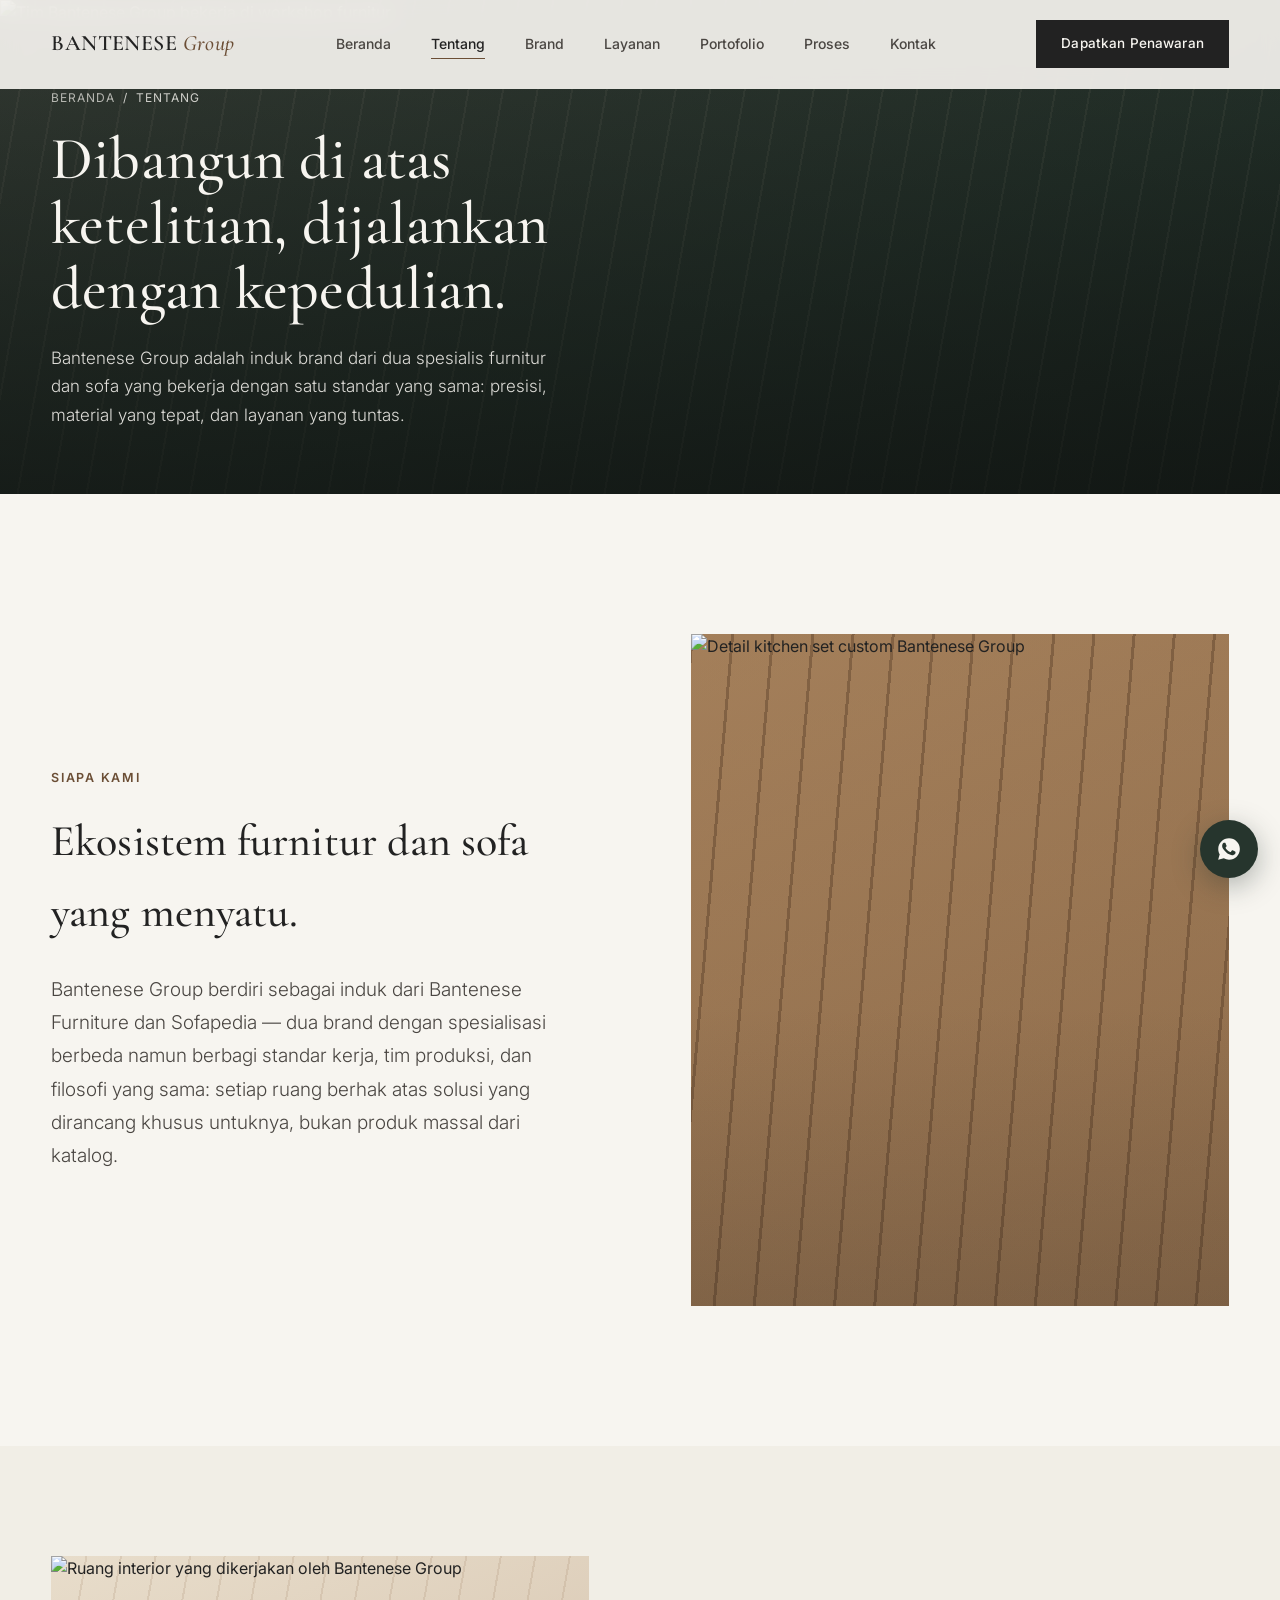
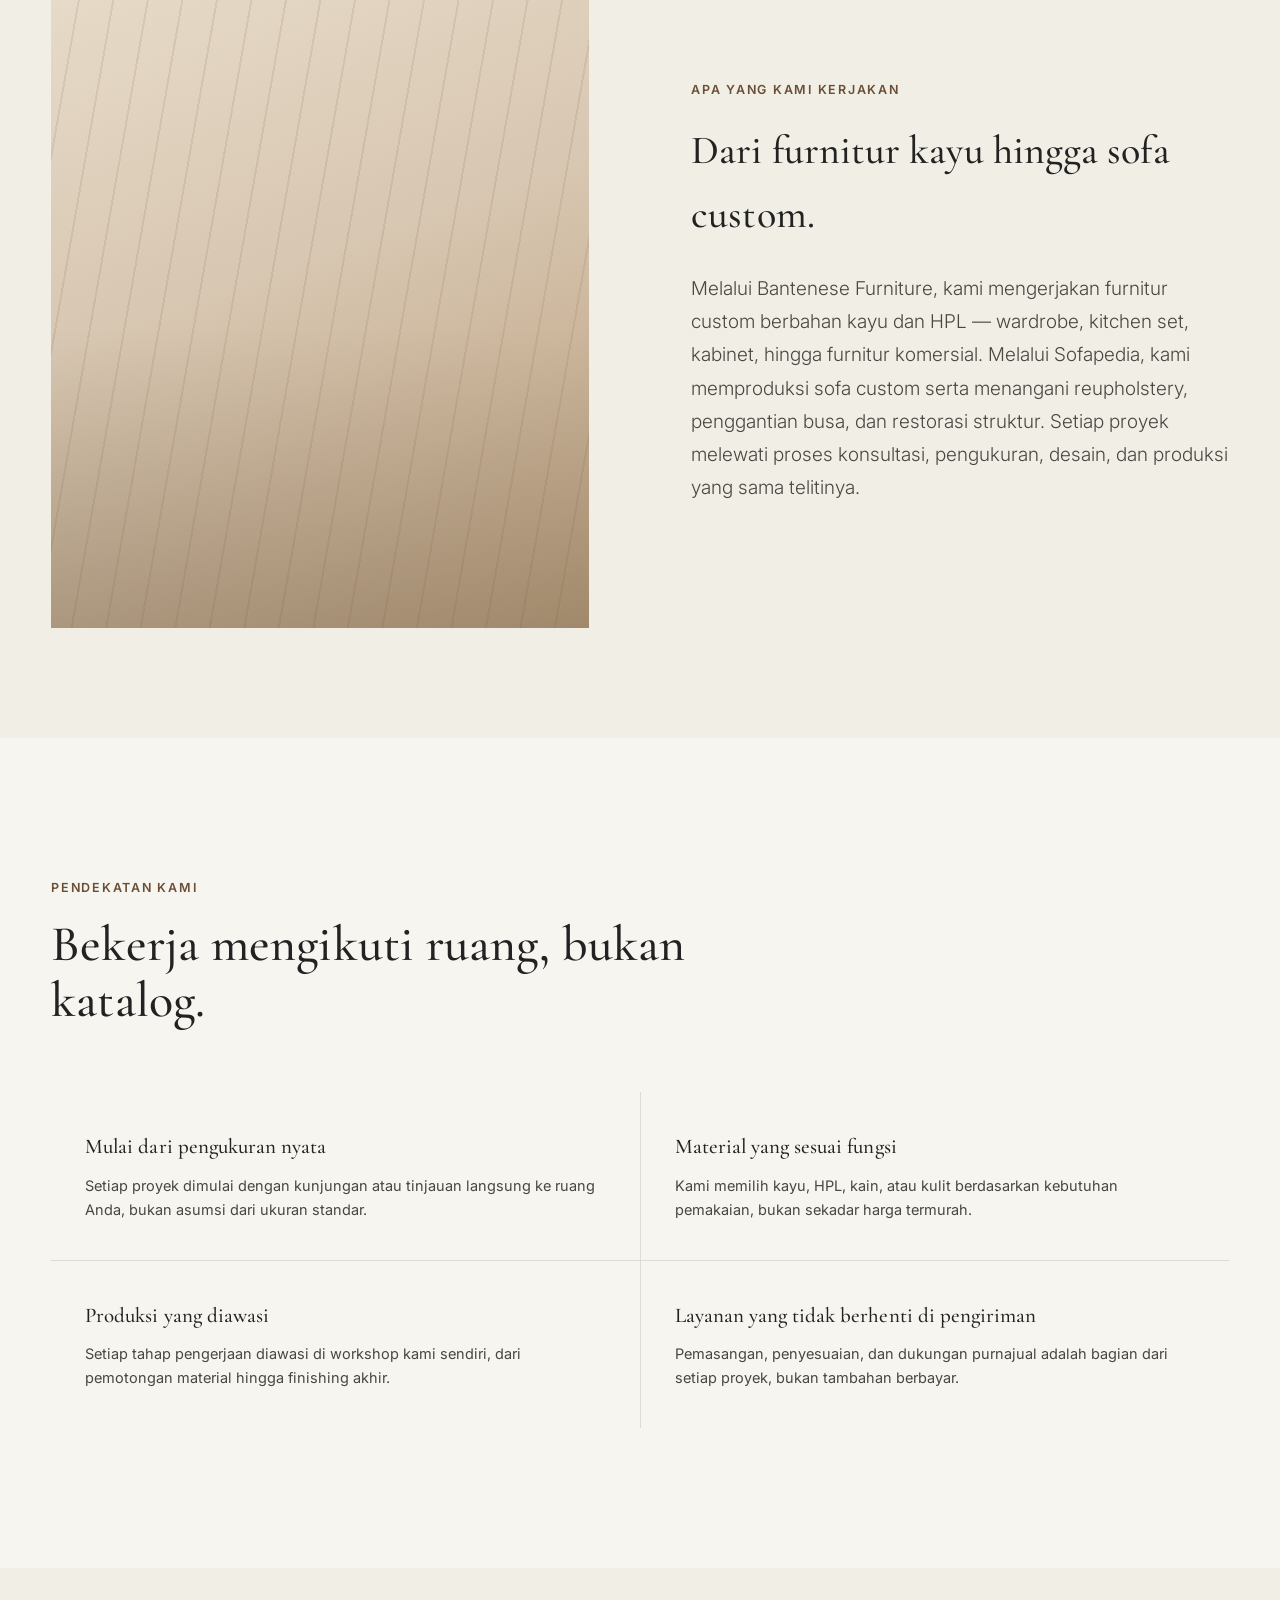
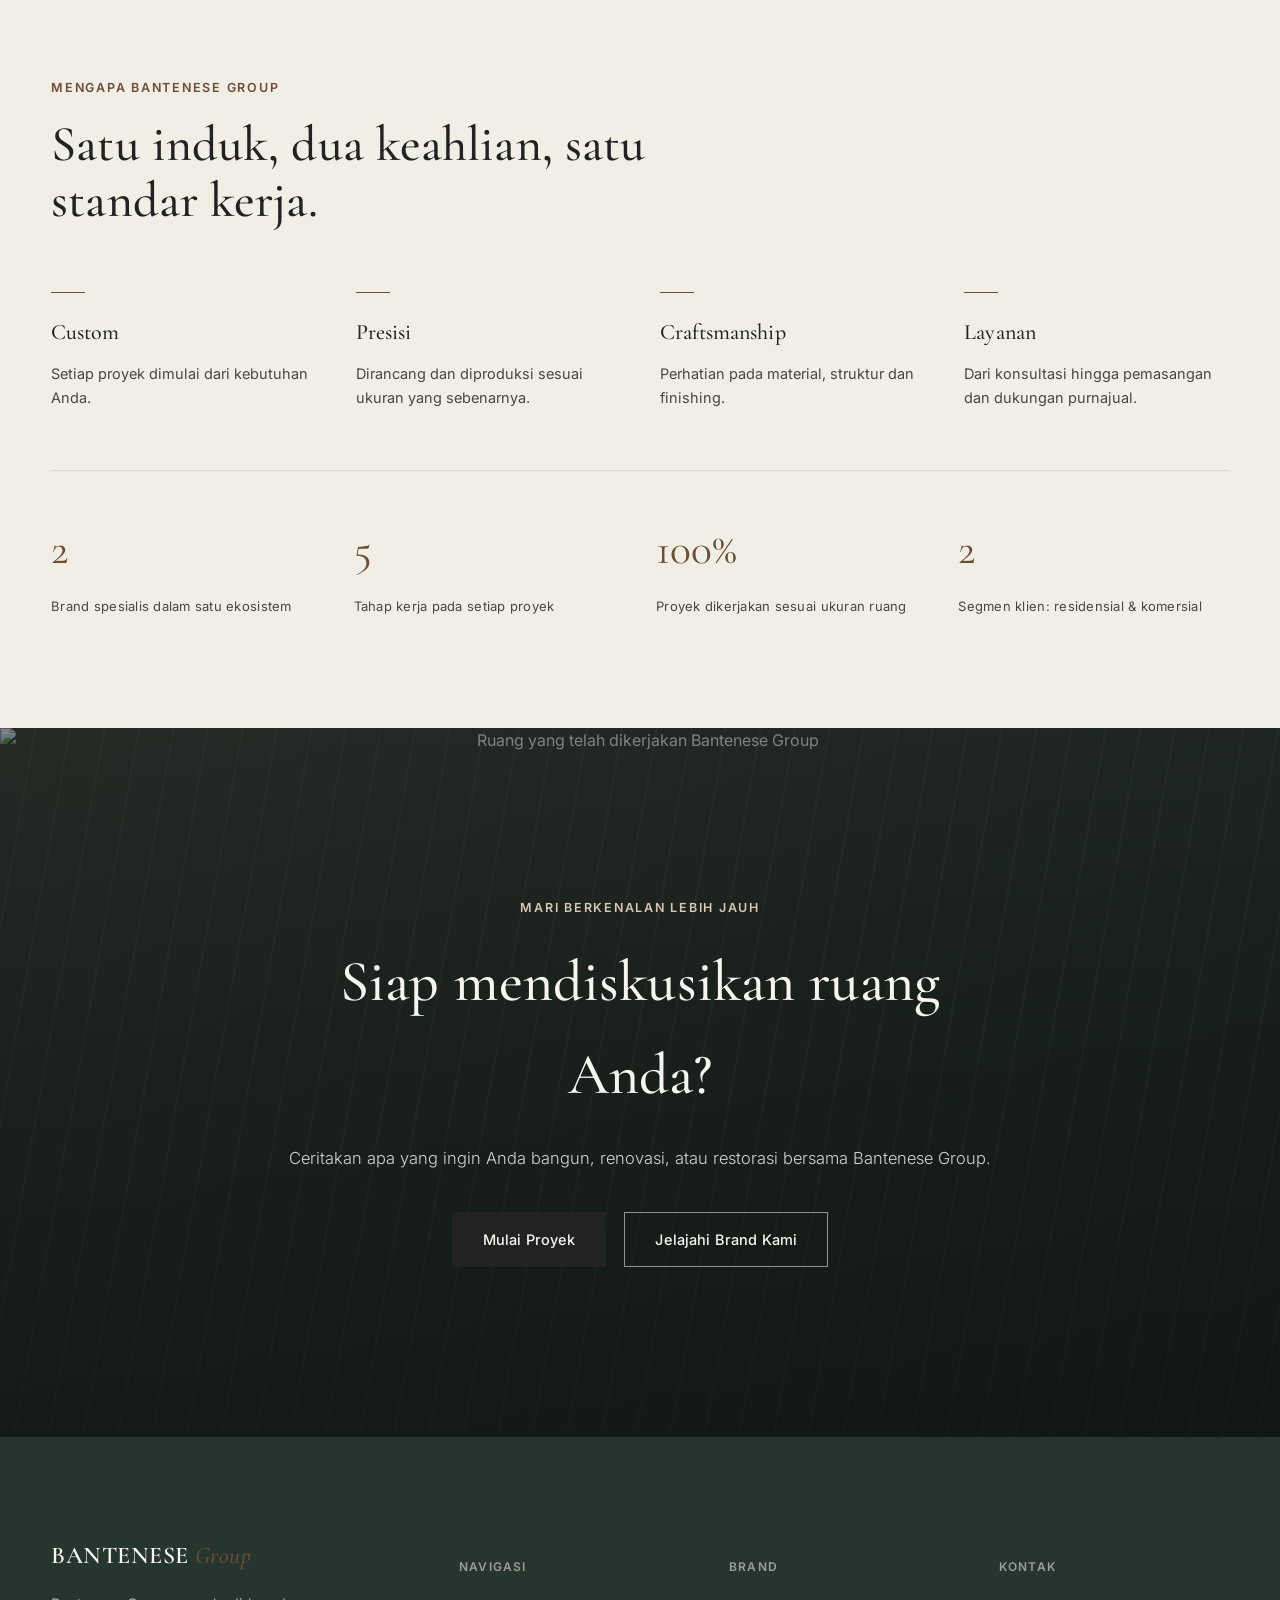
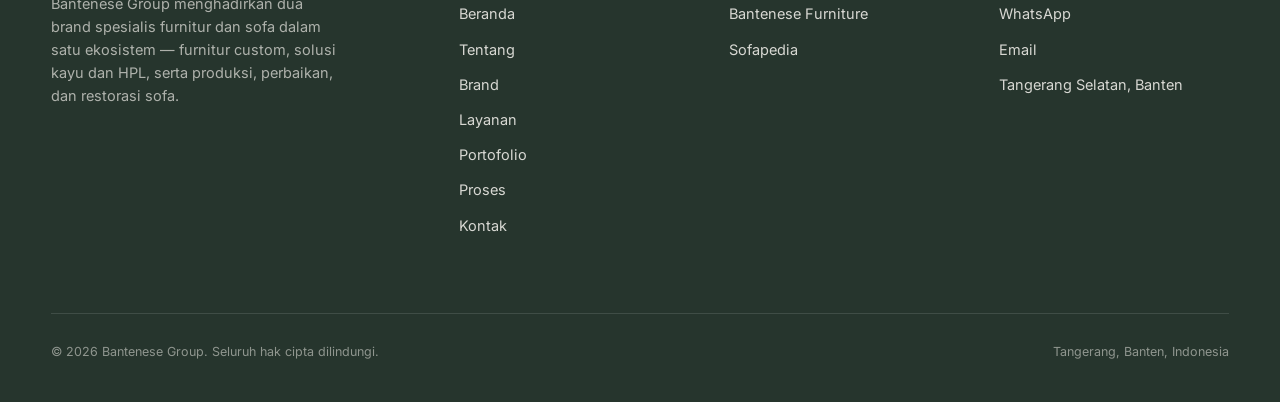
==== about/index.html @ f28a39d9 "Initial commit: site" ====
<!DOCTYPE html>
<html lang="id">
<head>
<meta charset="UTF-8">
<meta name="viewport" content="width=device-width, initial-scale=1, viewport-fit=cover">
<title>Tentang Bantenese Group | Solusi Furnitur & Interior</title>
<meta name="description" content="Kenali Bantenese Group, induk brand dari Bantenese Furniture dan Sofapedia — pendekatan kerja, nilai, dan alasan di balik setiap proyek furnitur dan sofa custom kami.">
<meta property="og:title" content="Tentang Bantenese Group | Solusi Furnitur & Interior">
<meta property="og:description" content="Kenali Bantenese Group, induk brand dari Bantenese Furniture dan Sofapedia — pendekatan kerja, nilai, dan alasan di balik setiap proyek furnitur dan sofa custom kami.">
<meta property="og:type" content="website">
<link rel="canonical" href="https://bantenesegroup.com/about/">
<link rel="preconnect" href="https://fonts.googleapis.com">
<link rel="preconnect" href="https://fonts.gstatic.com" crossorigin>
<link href="https://fonts.googleapis.com/css2?family=Cormorant+Garamond:ital,wght@0,400;0,500;0,600;1,400&family=Inter:wght@300;400;500;600&display=swap" rel="stylesheet">
<link rel="stylesheet" href="/assets/styles.css">
</head>
<body>
<header id="siteHeader">
  <div class="nav-inner">
    <a href="/" class="wordmark">BANTENESE <span>Group</span></a>
    <nav class="links">
            <a href="/">Beranda</a>
      <a href="/about/" class="active">Tentang</a>
      <a href="/brands/">Brand</a>
      <a href="/services/">Layanan</a>
      <a href="/portfolio/">Portofolio</a>
      <a href="/process/">Proses</a>
      <a href="/contact/">Kontak</a>
    </nav>
    <div class="nav-cta">
      <a href="/contact/" class="btn btn-solid">Dapatkan Penawaran</a>
    </div>
    <button class="menu-toggle" id="menuToggle" aria-label="Buka menu" aria-expanded="false"><span></span><span></span><span></span></button>
  </div>
</header>

<div class="mobile-panel" id="mobilePanel">
    <a href="/">Beranda</a>
  <a href="/about/" class="active">Tentang</a>
  <a href="/brands/">Brand</a>
  <a href="/services/">Layanan</a>
  <a href="/portfolio/">Portofolio</a>
  <a href="/process/">Proses</a>
  <a href="/contact/">Kontak</a>
  <a href="/contact/" class="btn btn-solid">Dapatkan Penawaran</a>
</div>
<main id="top">

  <section class="page-hero">
    <div class="ph dark"><img src="https://images.unsplash.com/photo-1619759247142-b457e9e6b634?w=1600&q=80&auto=format&fit=crop" alt="Tim Bantenese Group bekerja di workshop furnitur" loading="lazy"></div>
    <div class="page-hero-content">
      <div class="breadcrumb"><a href="/">Beranda</a><span>/</span><span>Tentang</span></div>
      <h1>Dibangun di atas ketelitian, dijalankan dengan kepedulian.</h1>
      <p class="hero-sub">Bantenese Group adalah induk brand dari dua spesialis furnitur dan sofa yang bekerja dengan satu standar yang sama: presisi, material yang tepat, dan layanan yang tuntas.</p>
    </div>
  </section>

  <section class="section">
    <div class="container split reveal">
      <div class="split-text">
        <span class="eyebrow">Siapa Kami</span>
        <h2 style="font-size:clamp(28px,3.6vw,44px); margin-bottom:26px;">Ekosistem furnitur dan sofa yang menyatu.</h2>
        <p class="lead">Bantenese Group berdiri sebagai induk dari Bantenese Furniture dan Sofapedia &mdash; dua brand dengan spesialisasi berbeda namun berbagi standar kerja, tim produksi, dan filosofi yang sama: setiap ruang berhak atas solusi yang dirancang khusus untuknya, bukan produk massal dari katalog.</p>
      </div>
      <div class="ph wood"><img src="https://images.unsplash.com/photo-1588796460718-f457ad1e1a1f?w=1600&q=80&auto=format&fit=crop" alt="Detail kitchen set custom Bantenese Group" loading="lazy"></div>
    </div>
  </section>

  <section class="section tight" style="background:var(--ivory-deep);">
    <div class="container split reverse reveal">
      <div class="ph"><img src="https://images.unsplash.com/photo-1600121848594-d8644e57abab?w=1600&q=80&auto=format&fit=crop" alt="Ruang interior yang dikerjakan oleh Bantenese Group" loading="lazy"></div>
      <div class="split-text">
        <span class="eyebrow">Apa yang Kami Kerjakan</span>
        <h2 style="font-size:clamp(28px,3.6vw,40px); margin-bottom:26px;">Dari furnitur kayu hingga sofa custom.</h2>
        <p class="lead">Melalui Bantenese Furniture, kami mengerjakan furnitur custom berbahan kayu dan HPL &mdash; wardrobe, kitchen set, kabinet, hingga furnitur komersial. Melalui Sofapedia, kami memproduksi sofa custom serta menangani reupholstery, penggantian busa, dan restorasi struktur. Setiap proyek melewati proses konsultasi, pengukuran, desain, dan produksi yang sama telitinya.</p>
      </div>
    </div>
  </section>

  <section class="section">
    <div class="container">
      <div class="section-head reveal">
        <span class="eyebrow">Pendekatan Kami</span>
        <h2>Bekerja mengikuti ruang, bukan katalog.</h2>
      </div>
      <div class="value-list reveal">
        <div class="value-item"><h3>Mulai dari pengukuran nyata</h3><p>Setiap proyek dimulai dengan kunjungan atau tinjauan langsung ke ruang Anda, bukan asumsi dari ukuran standar.</p></div>
        <div class="value-item"><h3>Material yang sesuai fungsi</h3><p>Kami memilih kayu, HPL, kain, atau kulit berdasarkan kebutuhan pemakaian, bukan sekadar harga termurah.</p></div>
        <div class="value-item"><h3>Produksi yang diawasi</h3><p>Setiap tahap pengerjaan diawasi di workshop kami sendiri, dari pemotongan material hingga finishing akhir.</p></div>
        <div class="value-item"><h3>Layanan yang tidak berhenti di pengiriman</h3><p>Pemasangan, penyesuaian, dan dukungan purnajual adalah bagian dari setiap proyek, bukan tambahan berbayar.</p></div>
      </div>
    </div>
  </section>

  <section class="section tight" style="background:var(--ivory-deep);">
    <div class="container">
      <div class="section-head reveal">
        <span class="eyebrow">Mengapa Bantenese Group</span>
        <h2>Satu induk, dua keahlian, satu standar kerja.</h2>
      </div>
      <div class="why-grid reveal">
        <div class="why-item"><div class="ln"></div><h3>Custom</h3><p>Setiap proyek dimulai dari kebutuhan Anda.</p></div>
        <div class="why-item"><div class="ln"></div><h3>Presisi</h3><p>Dirancang dan diproduksi sesuai ukuran yang sebenarnya.</p></div>
        <div class="why-item"><div class="ln"></div><h3>Craftsmanship</h3><p>Perhatian pada material, struktur dan finishing.</p></div>
        <div class="why-item"><div class="ln"></div><h3>Layanan</h3><p>Dari konsultasi hingga pemasangan dan dukungan purnajual.</p></div>
      </div>
      <div class="stat-grid reveal">
        <div class="stat-item"><span class="stat-num">2</span><span class="stat-label">Brand spesialis dalam satu ekosistem</span></div>
        <div class="stat-item"><span class="stat-num">5</span><span class="stat-label">Tahap kerja pada setiap proyek</span></div>
        <div class="stat-item"><span class="stat-num">100%</span><span class="stat-label">Proyek dikerjakan sesuai ukuran ruang</span></div>
        <div class="stat-item"><span class="stat-num">2</span><span class="stat-label">Segmen klien: residensial &amp; komersial</span></div>
      </div>
    </div>
  </section>

  <section class="final-cta">
    <div class="ph dark"><img src="https://images.unsplash.com/photo-1588796460718-f457ad1e1a1f?w=1600&q=80&auto=format&fit=crop" alt="Ruang yang telah dikerjakan Bantenese Group" loading="lazy"></div>
    <div class="final-cta-content">
      <span class="eyebrow" style="color:var(--beige);">Mari Berkenalan Lebih Jauh</span>
      <h2>Siap mendiskusikan ruang Anda?</h2>
      <p>Ceritakan apa yang ingin Anda bangun, renovasi, atau restorasi bersama Bantenese Group.</p>
      <div class="hero-ctas">
        <a href="/contact/" class="btn btn-solid">Mulai Proyek</a>
        <a href="/brands/" class="btn btn-light">Jelajahi Brand Kami</a>
      </div>
    </div>
  </section>

</main>
<footer>
  <div class="container">
    <div class="footer-grid">
      <div class="footer-brand">
        <a href="/" class="wordmark">BANTENESE <span>Group</span></a>
        <p>Bantenese Group menghadirkan dua brand spesialis furnitur dan sofa dalam satu ekosistem &mdash; furnitur custom, solusi kayu dan HPL, serta produksi, perbaikan, dan restorasi sofa.</p>
      </div>
      <div class="footer-col"><h5>Navigasi</h5>
        <a href="/">Beranda</a><a href="/about/">Tentang</a><a href="/brands/">Brand</a><a href="/services/">Layanan</a><a href="/portfolio/">Portofolio</a><a href="/process/">Proses</a><a href="/contact/">Kontak</a>
      </div>
      <div class="footer-col"><h5>Brand</h5><a href="/brands/bantenese-furniture/">Bantenese Furniture</a><a href="/brands/sofapedia/">Sofapedia</a></div>
      <div class="footer-col"><h5>Kontak</h5>
        <a href="https://wa.me/6281234567890" target="_blank" rel="noopener">WhatsApp</a>
        <a href="mailto:hello@bantenesegroup.com">Email</a>
        <span>Tangerang Selatan, Banten</span>
      </div>
    </div>
    <div class="footer-bottom">
      <span>&copy; 2026 Bantenese Group. Seluruh hak cipta dilindungi.</span>
      <span>Tangerang, Banten, Indonesia</span>
    </div>
  </div>
</footer>

<a class="wa-float" href="https://wa.me/6281234567890?text=Halo%20Bantenese%20Group%2C%20saya%20ingin%20mendiskusikan%20sebuah%20proyek." target="_blank" rel="noopener" aria-label="Chat via WhatsApp">
  <svg width="26" height="26" viewBox="0 0 24 24" fill="currentColor"><path d="M12.04 2c-5.5 0-9.96 4.46-9.96 9.96 0 1.76.46 3.48 1.34 5L2 22l5.2-1.36a9.94 9.94 0 004.84 1.24h.01c5.5 0 9.96-4.46 9.96-9.96S17.54 2 12.04 2zm5.8 14.24c-.25.7-1.24 1.28-2.02 1.44-.55.12-1.26.21-3.67-.79-3.08-1.28-5.06-4.4-5.22-4.6-.15-.21-1.25-1.66-1.25-3.17 0-1.5.79-2.24 1.07-2.55.28-.3.6-.38.8-.38h.58c.19 0 .43-.07.68.52.25.6.84 2.08.92 2.23.08.15.13.33.02.53-.1.2-.16.33-.31.5-.15.18-.32.4-.46.54-.15.15-.31.3-.14.6.18.3.79 1.3 1.7 2.11 1.17 1.04 2.15 1.37 2.46 1.52.31.15.49.13.67-.08.19-.2.79-.92.99-1.24.2-.3.4-.26.68-.16.28.1 1.78.84 2.09.99.31.15.51.23.59.36.08.13.08.75-.17 1.45z"/></svg>
</a>

<script src="/assets/main.js"></script>
</body>
</html>
---- assets/styles.css ----
:root{
    --ivory:#F7F5F0;
    --ivory-deep:#F1EEE6;
    --charcoal:#222222;
    --charcoal-soft:#4A4642;
    --beige:#D8C7B2;
    --beige-soft:#E7DCCC;
    --wood:#8A6545;
    --wood-deep:#6B4E35;
    --forest:#26352D;
    --line:rgba(34,34,34,0.12);
    --serif:'Cormorant Garamond', Georgia, serif;
    --sans:'Inter', -apple-system, BlinkMacSystemFont, sans-serif;
    --container: min(1360px, 92vw);
    --nav-h: 88px;
    box-sizing:border-box;
    padding-top:env(safe-area-inset-top,0px);
    padding-bottom:env(safe-area-inset-bottom,0px);
  }
  *,*::before,*::after{box-sizing:inherit}
  @media (prefers-color-scheme: dark){
    :root:not([data-theme="light"]){ --ivory:#F7F5F0; --charcoal:#222222; }
  }
  html{scroll-behavior:smooth; scroll-padding-top: calc(var(--nav-h) + env(safe-area-inset-top,0px));}
  body{
    margin:0; background:var(--ivory); color:var(--charcoal);
    font-family:var(--sans); font-weight:400; line-height:1.6;
    -webkit-font-smoothing:antialiased; overflow-x:hidden;
  }
  img,svg{max-width:100%; display:block}
  a{color:inherit; text-decoration:none}
  h1,h2,h3,h4{font-family:var(--serif); font-weight:500; margin:0; letter-spacing:0.002em;}
  p{margin:0}
  .container{width:var(--container); margin:0 auto;}
  .eyebrow{
    font-family:var(--sans); font-size:12.5px; letter-spacing:0.14em; text-transform:uppercase;
    color:var(--wood-deep); font-weight:600; margin-bottom:18px; display:block;
  }
  section{position:relative;}
  .btn{
    display:inline-flex; align-items:center; gap:10px; padding:15px 30px;
    font-family:var(--sans); font-size:14.5px; font-weight:500; letter-spacing:0.01em;
    border:1px solid var(--charcoal); background:transparent; color:var(--charcoal);
    cursor:pointer; transition:background .35s ease, color .35s ease, border-color .35s ease;
    white-space:nowrap;
  }
  .btn:hover{background:var(--charcoal); color:var(--ivory);}
  .btn-solid{background:var(--charcoal); color:var(--ivory);}
  .btn-solid:hover{background:var(--wood-deep); border-color:var(--wood-deep); color:var(--ivory);}
  .btn-light{border-color:rgba(247,245,240,0.55); color:var(--ivory);}
  .btn-light:hover{background:var(--ivory); color:var(--charcoal);}
  .btn:focus-visible, a:focus-visible, button:focus-visible, input:focus-visible, textarea:focus-visible, select:focus-visible{
    outline:2px solid var(--wood-deep); outline-offset:3px;
  }

  /* ---------- Photo placeholder (texture blocks, no external images) ---------- */
  .ph{
    position:relative; overflow:hidden; background:var(--beige-soft);
    background-image:
      repeating-linear-gradient(100deg, rgba(138,101,69,0.14) 0px, rgba(138,101,69,0.14) 2px, transparent 2px, transparent 34px),
      linear-gradient(160deg, #E8DDCB 0%, #D8C7B2 45%, #B99C79 100%);
  }
  .ph::after{
    content:''; position:absolute; inset:0;
    background:linear-gradient(180deg, rgba(34,34,34,0) 55%, rgba(34,34,34,0.16) 100%);
  }
  .ph.dark{background:linear-gradient(160deg,#3A4139 0%, #26352D 60%, #1B2620 100%);
    background-image:
      repeating-linear-gradient(100deg, rgba(216,199,178,0.08) 0px, rgba(216,199,178,0.08) 2px, transparent 2px, transparent 34px),
      linear-gradient(160deg,#3A4139 0%, #26352D 60%, #1B2620 100%);
  }
  .ph.wood{background-image:
      repeating-linear-gradient(95deg, rgba(107,78,53,0.5) 0px, rgba(107,78,53,0.5) 3px, rgba(178,140,101,0.35) 3px, rgba(178,140,101,0.35) 40px),
      linear-gradient(160deg, #9C7854 0%, #7A5A3C 100%);
  }
  .ph .ph-tag{
    position:absolute; left:24px; bottom:22px; color:var(--ivory);
    font-family:var(--sans); font-size:12px; letter-spacing:0.08em; text-transform:uppercase; opacity:0.85;
    z-index:2;
  }
  .reveal{opacity:0; transform:translateY(18px); transition:opacity .9s ease, transform .9s ease;}
  .reveal.in{opacity:1; transform:translateY(0);}
  @media (prefers-reduced-motion: reduce){
    .reveal{opacity:1; transform:none; transition:none;}
    html{scroll-behavior:auto;}
  }

  /* ---------- Nav ---------- */
  header{
    position:fixed; top:0; left:0; right:0; z-index:100;
    background:rgba(247,245,240,0.92); backdrop-filter:blur(10px);
    border-bottom:1px solid transparent;
    transition:padding .35s ease, border-color .35s ease, box-shadow .35s ease;
    padding-top:env(safe-area-inset-top,0px);
  }
  header.scrolled{border-color:var(--line); box-shadow:0 1px 24px rgba(34,34,34,0.05);}
  .nav-inner{
    width:var(--container); margin:0 auto; height:var(--nav-h);
    display:flex; align-items:center; justify-content:space-between;
    transition:height .35s ease;
  }
  header.scrolled .nav-inner{height:64px;}
  .wordmark{font-family:var(--serif); font-size:22px; font-weight:600; letter-spacing:0.02em;}
  .wordmark span{color:var(--wood-deep); font-style:italic; font-weight:500;}
  nav.links{display:flex; align-items:center; gap:40px;}
  nav.links a{font-size:14px; font-weight:500; color:var(--charcoal-soft); position:relative; padding:4px 0;}
  nav.links a::after{content:'';position:absolute; left:0; bottom:0; width:0; height:1px; background:var(--wood-deep); transition:width .3s ease;}
  nav.links a:hover{color:var(--charcoal);}
  nav.links a:hover::after{width:100%;}
  .nav-cta{display:flex; align-items:center; gap:18px;}
  .nav-cta .btn{padding:12px 24px; font-size:13.5px;}
  .menu-toggle{display:none; flex-direction:column; gap:5px; background:none; border:none; cursor:pointer; padding:8px;}
  .menu-toggle span{width:22px; height:1.5px; background:var(--charcoal); display:block;}
  .mobile-panel{
    display:none; position:fixed; inset:0; background:var(--ivory); z-index:99;
    padding:calc(var(--nav-h) + 24px) 8vw 40px; flex-direction:column; gap:0;
    overflow-y:auto;
  }
  .mobile-panel.open{display:flex;}
  .mobile-panel a{font-family:var(--serif); font-size:30px; padding:16px 0; border-bottom:1px solid var(--line);}
  .mobile-panel .btn{margin-top:28px; justify-content:center;}

  @media (max-width:980px){
    nav.links, .nav-cta .btn{display:none;}
    .menu-toggle{display:flex;}
  }

  /* ---------- Hero ---------- */
  .hero{
    min-height:100vh; min-height:100svh; display:flex; align-items:flex-end;
    padding-top:var(--nav-h); position:relative; color:var(--ivory);
  }
  .hero .ph{position:absolute; inset:0; z-index:0;}
  .hero .ph.dark::after{background:linear-gradient(180deg, rgba(20,24,21,0.15) 0%, rgba(15,18,16,0.72) 100%);}
  .hero-content{position:relative; z-index:2; width:var(--container); margin:0 auto; padding-bottom:9vh;}
  .hero-eyebrow{font-family:var(--sans); font-size:13px; letter-spacing:0.2em; text-transform:uppercase; opacity:0.85; margin-bottom:26px; display:block;}
  .hero h1{font-size:clamp(40px, 6.4vw, 84px); line-height:1.04; max-width:16ch; font-weight:500;}
  .hero h1 em{font-style:italic; font-weight:400; color:var(--beige);}
  .hero-sub{font-family:var(--sans); font-size:17px; line-height:1.7; max-width:46ch; margin:30px 0 42px; font-weight:300; color:rgba(247,245,240,0.88);}
  .hero-ctas{display:flex; gap:18px; flex-wrap:wrap;}
  .scroll-hint{
    position:absolute; bottom:32px; left:50%; transform:translateX(-50%); z-index:2;
    display:flex; flex-direction:column; align-items:center; gap:10px; opacity:0.75;
  }
  .scroll-hint .line{width:1px; height:44px; background:linear-gradient(var(--ivory), transparent); animation:scrollLine 2.2s ease-in-out infinite;}
  @keyframes scrollLine{0%{transform:scaleY(0); transform-origin:top;}50%{transform:scaleY(1); transform-origin:top;}50.01%{transform-origin:bottom;}100%{transform:scaleY(0); transform-origin:bottom;}}
  @media(prefers-reduced-motion:reduce){.scroll-hint .line{animation:none;}}

  /* ---------- Generic section spacing ---------- */
  .section{padding:140px 0;}
  .section.tight{padding:110px 0;}
  @media(max-width:768px){.section{padding:88px 0;} .section.tight{padding:72px 0;}}

  .section-head{max-width:680px; margin-bottom:64px;}
  .section-head h2{font-size:clamp(30px,4vw,50px); line-height:1.12;}
  .section-head.center{margin-left:auto; margin-right:auto; text-align:center;}

  /* ---------- Intro split ---------- */
  .split{display:grid; grid-template-columns:1fr 1fr; gap:8vw; align-items:center;}
  .split .ph{aspect-ratio:4/5; width:100%;}
  .split-text p.lead{font-size:19px; line-height:1.75; color:var(--charcoal-soft); font-weight:300; max-width:46ch;}
  @media(max-width:900px){.split{grid-template-columns:1fr; gap:40px;} .split.reverse .ph{order:-1;}}

  /* ---------- Brands ---------- */
  .brand-grid{display:grid; grid-template-columns:1fr 1fr; gap:28px;}
  .brand-card{position:relative; overflow:hidden; min-height:560px; display:flex; flex-direction:column; justify-content:flex-end; padding:48px; color:var(--ivory);}
  .brand-card .ph{position:absolute; inset:0; z-index:0;}
  .brand-card .brand-card-content{position:relative; z-index:2;}
  .brand-card .parent-tag{font-size:12px; letter-spacing:0.14em; text-transform:uppercase; opacity:0.75; margin-bottom:16px;}
  .brand-card h3{font-size:clamp(30px,3.2vw,42px); line-height:1.08; margin-bottom:10px;}
  .brand-card .tagline{font-family:var(--sans); font-size:13.5px; letter-spacing:0.04em; color:var(--beige); margin-bottom:18px; text-transform:uppercase;}
  .brand-card p.desc{font-family:var(--sans); font-weight:300; font-size:15.5px; max-width:38ch; color:rgba(247,245,240,0.88); margin-bottom:26px;}
  .brand-card .link-arrow{font-size:14px; font-weight:500; display:inline-flex; align-items:center; gap:8px; border-bottom:1px solid rgba(247,245,240,0.4); padding-bottom:4px; transition:gap .3s ease, border-color .3s ease;}
  .brand-card .link-arrow:hover{gap:14px; border-color:var(--ivory);}
  @media(max-width:900px){.brand-grid{grid-template-columns:1fr;}}

  /* ---------- Services ---------- */
  .services-grid{display:grid; grid-template-columns:repeat(3,1fr); border-top:1px solid var(--line); border-left:1px solid var(--line);}
  .service-item{border-right:1px solid var(--line); border-bottom:1px solid var(--line); padding:44px 36px; transition:background .35s ease;}
  .service-item:hover{background:var(--ivory-deep);}
  .service-num{font-family:var(--serif); font-style:italic; font-size:15px; color:var(--wood-deep); margin-bottom:26px; display:block;}
  .service-item h3{font-size:23px; margin-bottom:12px; line-height:1.2;}
  .service-item p{font-size:14.5px; color:var(--charcoal-soft); line-height:1.65;}
  .service-icon{width:30px; height:30px; margin-bottom:18px; stroke:var(--wood-deep); stroke-width:1.1; fill:none;}
  @media(max-width:900px){.services-grid{grid-template-columns:repeat(2,1fr);}}
  @media(max-width:560px){.services-grid{grid-template-columns:1fr;}}

  /* ---------- Projects masonry ---------- */
  .projects-grid{display:grid; grid-template-columns:repeat(6,1fr); gap:24px;}
  .project-card{position:relative; cursor:pointer; overflow:hidden; grid-column:span 3;}
  .project-card:nth-child(1){grid-column:span 4;}
  .project-card:nth-child(2){grid-column:span 2;}
  .project-card:nth-child(3){grid-column:span 2;}
  .project-card:nth-child(4){grid-column:span 4;}
  .project-card:nth-child(5){grid-column:span 3;}
  .project-card:nth-child(6){grid-column:span 3;}
  .project-card .ph{aspect-ratio:4/3; transition:transform .7s cubic-bezier(.2,.7,.3,1);}
  .project-card:hover .ph{transform:scale(1.045);}
  .project-info{
    position:absolute; left:0; right:0; bottom:0; padding:26px;
    background:linear-gradient(180deg, transparent, rgba(20,18,15,0.72));
    color:var(--ivory); z-index:2;
    transform:translateY(8px); opacity:0.92; transition:transform .4s ease, opacity .4s ease;
  }
  .project-card:hover .project-info{transform:translateY(0); opacity:1;}
  .project-info .cat{font-size:11.5px; letter-spacing:0.1em; text-transform:uppercase; opacity:0.8; margin-bottom:6px; display:block;}
  .project-info h4{font-family:var(--serif); font-size:21px; font-weight:500;}
  @media(max-width:900px){.project-card, .project-card:nth-child(n){grid-column:span 6;}}

  .view-all{margin-top:48px; text-align:center;}

  /* ---------- Before / After ---------- */
  .ba-wrap{display:grid; grid-template-columns:1.15fr 0.85fr; gap:6vw; align-items:center;}
  .ba-slider{position:relative; aspect-ratio:4/3; overflow:hidden; user-select:none; cursor:ew-resize;}
  .ba-slider .ph{position:absolute; inset:0;}
  .ba-after{position:absolute; inset:0; overflow:hidden; width:50%;}
  .ba-after .ph{position:absolute; inset:0; width:200%; max-width:none;}
  .ba-slider .ph.dark{position:absolute; inset:0;}
  .ba-handle{
    position:absolute; top:0; bottom:0; left:50%; width:2px; background:var(--ivory);
    transform:translateX(-1px); z-index:3; pointer-events:none;
  }
  .ba-handle::after{
    content:'⇔'; position:absolute; top:50%; left:50%; transform:translate(-50%,-50%);
    width:46px; height:46px; border-radius:50%; background:var(--ivory); color:var(--charcoal);
    display:flex; align-items:center; justify-content:center; font-size:16px; box-shadow:0 4px 20px rgba(0,0,0,0.2);
  }
  .ba-label{position:absolute; top:20px; z-index:3; font-size:11.5px; letter-spacing:0.1em; text-transform:uppercase; color:var(--ivory); background:rgba(20,18,15,0.5); padding:7px 14px;}
  .ba-label.before{left:20px;}
  .ba-label.after{right:20px;}
  .ba-text h2{margin-bottom:24px;}
  .ba-text p.lead{font-size:17px; color:var(--charcoal-soft); font-weight:300; line-height:1.75; margin-bottom:34px; max-width:42ch;}
  @media(max-width:900px){.ba-wrap{grid-template-columns:1fr; gap:40px;}}

  /* ---------- Materials ---------- */
  .mat-cats{display:grid; grid-template-columns:repeat(4,1fr); gap:24px;}
  .mat-cat h4{font-size:13px; letter-spacing:0.1em; text-transform:uppercase; font-family:var(--sans); font-weight:600; color:var(--wood-deep); margin-bottom:18px;}
  .mat-swatch{aspect-ratio:1/1; margin-bottom:10px; position:relative; overflow:hidden;}
  .mat-swatch span{position:absolute; left:12px; bottom:10px; color:var(--ivory); font-size:12.5px; z-index:2;}
  @media(max-width:900px){.mat-cats{grid-template-columns:repeat(2,1fr); row-gap:44px;}}

  /* ---------- Who we serve ---------- */
  .serve-grid{display:grid; grid-template-columns:repeat(4,1fr); gap:1px; background:var(--line);}
  .serve-item{background:var(--ivory); padding:48px 34px;}
  .serve-item h3{font-family:var(--sans); font-size:14px; letter-spacing:0.1em; text-transform:uppercase; font-weight:600; margin-bottom:22px; color:var(--forest);}
  .serve-item ul{list-style:none; margin:0; padding:0;}
  .serve-item li{font-family:var(--serif); font-size:20px; padding:7px 0; color:var(--charcoal-soft);}
  @media(max-width:900px){.serve-grid{grid-template-columns:repeat(2,1fr);}}

  /* ---------- Process ---------- */
  .process-row{display:flex; gap:0; border-top:1px solid var(--line);}
  .process-step{flex:1; padding:36px 28px 0; border-right:1px solid var(--line);}
  .process-step:last-child{border-right:none;}
  .process-num{font-family:var(--serif); font-style:italic; font-size:15px; color:var(--wood-deep); display:block; margin-bottom:20px;}
  .process-step h4{font-size:20px; margin-bottom:10px;}
  .process-step p{font-size:14px; color:var(--charcoal-soft); line-height:1.6; max-width:24ch;}
  @media(max-width:900px){.process-row{flex-direction:column;} .process-step{border-right:none; border-bottom:1px solid var(--line); padding-bottom:32px;}}

  /* ---------- Why us ---------- */
  .why-grid{display:grid; grid-template-columns:repeat(4,1fr); gap:40px;}
  .why-item .ln{width:34px; height:1px; background:var(--wood-deep); margin-bottom:22px;}
  .why-item h3{font-size:22px; margin-bottom:12px;}
  .why-item p{font-size:14.5px; color:var(--charcoal-soft); line-height:1.65;}
  @media(max-width:900px){.why-grid{grid-template-columns:1fr 1fr; row-gap:40px;}}
  @media(max-width:560px){.why-grid{grid-template-columns:1fr;}}

  /* ---------- Testimonials ---------- */
  .testi-grid{display:grid; grid-template-columns:repeat(3,1fr); gap:40px;}
  .testi-card{padding:0;}
  .testi-quote{font-family:var(--serif); font-style:italic; font-size:21px; line-height:1.5; color:var(--charcoal); margin-bottom:28px;}
  .testi-meta{font-size:13px; color:var(--charcoal-soft);}
  .testi-meta strong{display:block; font-family:var(--sans); font-weight:600; color:var(--charcoal); font-size:14px; margin-bottom:3px;}
  @media(max-width:900px){.testi-grid{grid-template-columns:1fr; gap:48px;}}

  /* ---------- Final CTA ---------- */
  .final-cta{position:relative; color:var(--ivory); text-align:center; padding:170px 0;}
  .final-cta .ph{position:absolute; inset:0;}
  .final-cta .ph.dark::after{background:linear-gradient(180deg, rgba(15,18,16,0.5), rgba(15,18,16,0.78));}
  .final-cta-content{position:relative; z-index:2; width:min(720px, 88vw); margin:0 auto;}
  .final-cta h2{font-size:clamp(32px,5vw,58px); margin-bottom:22px;}
  .final-cta p{font-size:16.5px; font-weight:300; color:rgba(247,245,240,0.85); line-height:1.7; margin-bottom:40px;}
  .final-cta .hero-ctas{justify-content:center;}

  /* ---------- Form ---------- */
  .form-wrap{display:grid; grid-template-columns:0.9fr 1.1fr; gap:7vw;}
  .form-side h2{margin-bottom:22px;}
  .form-side p.lead{font-size:16.5px; color:var(--charcoal-soft); font-weight:300; line-height:1.75; max-width:38ch; margin-bottom:36px;}
  .form-side .contact-line{display:flex; align-items:center; gap:14px; font-size:14.5px; padding:14px 0; border-top:1px solid var(--line);}
  .form-side .contact-line:last-child{border-bottom:1px solid var(--line);}
  form{display:grid; grid-template-columns:1fr 1fr; gap:22px;}
  form .full{grid-column:1/-1;}
  .field label{display:block; font-size:12.5px; letter-spacing:0.05em; text-transform:uppercase; color:var(--charcoal-soft); margin-bottom:9px; font-weight:500;}
  .field input, .field select, .field textarea{
    width:100%; border:none; border-bottom:1px solid var(--line); background:transparent;
    padding:11px 2px; font-family:var(--sans); font-size:15px; color:var(--charcoal);
    transition:border-color .3s ease;
  }
  .field input:focus, .field select:focus, .field textarea:focus{border-color:var(--wood-deep); outline:none;}
  .field textarea{resize:vertical; min-height:90px;}
  .field-file{
    border:1px dashed var(--line); padding:22px; text-align:center; font-size:13.5px; color:var(--charcoal-soft); cursor:pointer;
  }
  form .submit-row{grid-column:1/-1; margin-top:6px;}
  @media(max-width:900px){.form-wrap{grid-template-columns:1fr; gap:48px;} form{grid-template-columns:1fr;}}

  /* ---------- Footer ---------- */
  footer{background:var(--forest); color:var(--ivory); padding:100px 0 40px;}
  .footer-grid{display:grid; grid-template-columns:1.6fr 1fr 1fr 1fr; gap:40px; padding-bottom:70px; border-bottom:1px solid rgba(247,245,240,0.12);}
  .footer-brand .wordmark{color:var(--ivory); font-size:24px;}
  .footer-brand p{font-size:14.5px; color:rgba(247,245,240,0.65); margin-top:16px; max-width:32ch; line-height:1.6;}
  .footer-col h5{font-size:12px; letter-spacing:0.1em; text-transform:uppercase; color:rgba(247,245,240,0.55); margin-bottom:20px; font-weight:600;}
  .footer-col a, .footer-col span{display:block; font-size:14.5px; color:rgba(247,245,240,0.85); padding:6px 0;}
  .footer-col a:hover{color:var(--beige);}
  .footer-bottom{display:flex; justify-content:space-between; align-items:center; padding-top:28px; font-size:12.5px; color:rgba(247,245,240,0.5); flex-wrap:wrap; gap:12px;}
  @media(max-width:900px){.footer-grid{grid-template-columns:1fr 1fr; row-gap:44px;}}
  @media(max-width:560px){.footer-grid{grid-template-columns:1fr;}}

  /* ---------- Floating WhatsApp ---------- */
  .wa-float{
    position:fixed; right:22px; bottom:22px; z-index:90; width:58px; height:58px; border-radius:50%;
    background:var(--forest); color:var(--ivory); display:flex; align-items:center; justify-content:center;
    box-shadow:0 8px 28px rgba(38,53,45,0.35); transition:transform .3s ease;
    padding-bottom:env(safe-area-inset-bottom,0px);
  }
  .wa-float:hover{transform:scale(1.06);}

  /* ---------- Project modal ---------- */
  .modal-overlay{
    position:fixed; inset:0; background:rgba(20,18,15,0.72); z-index:200; display:none;
    align-items:flex-start; justify-content:center; overflow-y:auto; padding:60px 20px;
  }
  .modal-overlay.open{display:flex;}
  .modal{background:var(--ivory); width:min(920px,94vw); position:relative;}
  .modal-close{position:absolute; top:20px; right:20px; z-index:5; width:40px; height:40px; background:var(--ivory); display:flex; align-items:center; justify-content:center; cursor:pointer; font-size:18px;}
  .modal .ph.hero-img{aspect-ratio:16/9;}
  .modal-body{padding:48px clamp(24px,5vw,64px) 64px;}
  .modal-meta{display:flex; flex-wrap:wrap; gap:32px; padding:26px 0; border-bottom:1px solid var(--line); margin-bottom:36px; font-size:13.5px;}
  .modal-meta div span{display:block; color:var(--charcoal-soft); font-size:11.5px; text-transform:uppercase; letter-spacing:0.06em; margin-bottom:5px;}
  .modal-body h2{font-size:32px; margin-bottom:8px;}
  .modal-body h3.mt{font-size:13px; letter-spacing:0.1em; text-transform:uppercase; color:var(--wood-deep); margin:36px 0 14px; font-family:var(--sans); font-weight:600;}
  .modal-body p{font-size:15.5px; line-height:1.8; color:var(--charcoal-soft); font-weight:300; max-width:64ch;}
  .modal-gallery{display:grid; grid-template-columns:repeat(3,1fr); gap:14px; margin-top:18px;}
  .modal-gallery .ph{aspect-ratio:1/1;}
  .modal-cta{margin-top:44px; padding-top:36px; border-top:1px solid var(--line); text-align:center;}
  .modal-cta p{font-family:var(--serif); font-size:24px; color:var(--charcoal); margin-bottom:20px; font-style:italic;}

  ::selection{background:var(--wood); color:var(--ivory);}

  /* ---------- Multi-page additions ---------- */
  nav.links a.active{color:var(--charcoal);}
  nav.links a.active::after{width:100%;}
  .mobile-panel a.active{color:var(--wood-deep);}

  .page-hero{
    min-height:52vh; display:flex; align-items:flex-end; padding-top:var(--nav-h);
    position:relative; color:var(--ivory);
  }
  .page-hero .ph{position:absolute; inset:0; z-index:0;}
  .page-hero .ph.dark::after{background:linear-gradient(180deg, rgba(20,24,21,0.15) 0%, rgba(15,18,16,0.72) 100%);}
  .page-hero-content{position:relative; z-index:2; width:var(--container); margin:0 auto; padding-bottom:64px;}
  .breadcrumb{
    font-size:12px; letter-spacing:0.08em; text-transform:uppercase; opacity:0.8;
    margin-bottom:20px; display:flex; gap:8px; align-items:center; flex-wrap:wrap;
  }
  .breadcrumb a{opacity:0.85; transition:opacity .25s ease;}
  .breadcrumb a:hover{opacity:1;}
  .page-hero h1{font-size:clamp(34px,5vw,60px); line-height:1.08; max-width:18ch;}
  .page-hero .hero-sub{margin:22px 0 0; max-width:52ch;}

  .stat-grid{display:grid; grid-template-columns:repeat(4,1fr); gap:32px; border-top:1px solid var(--line); padding-top:44px; margin-top:60px;}
  .stat-item .stat-num{font-family:var(--serif); font-size:clamp(32px,3.4vw,46px); color:var(--wood-deep); display:block; margin-bottom:8px;}
  .stat-item .stat-label{font-size:13px; color:var(--charcoal-soft); letter-spacing:0.02em;}
  @media(max-width:760px){.stat-grid{grid-template-columns:1fr 1fr; row-gap:36px;}}

  .value-list{display:grid; grid-template-columns:1fr 1fr; gap:1px; background:var(--line); margin-top:20px;}
  .value-item{background:var(--ivory); padding:38px 34px;}
  .value-item h3{font-size:21px; margin-bottom:10px;}
  .value-item p{font-size:14.5px; color:var(--charcoal-soft); line-height:1.65;}
  @media(max-width:760px){.value-list{grid-template-columns:1fr;}}

  .cat-block{margin-bottom:64px;}
  .cat-block:last-child{margin-bottom:0;}
  .cat-block h3.cat-title{font-size:13px; letter-spacing:0.1em; text-transform:uppercase; font-weight:600; color:var(--wood-deep); font-family:var(--sans); margin-bottom:28px; padding-bottom:16px; border-bottom:1px solid var(--line);}
  .cat-services{display:grid; grid-template-columns:repeat(2,1fr); border-top:1px solid var(--line); border-left:1px solid var(--line);}
  .cat-services .service-item{border-right:1px solid var(--line); border-bottom:1px solid var(--line);}
  @media(max-width:700px){.cat-services{grid-template-columns:1fr;}}

  .filter-row{display:flex; gap:10px; flex-wrap:wrap; margin-bottom:48px;}
  .filter-btn{
    padding:9px 20px; font-size:13px; font-family:var(--sans); font-weight:500;
    border:1px solid var(--line); background:transparent; color:var(--charcoal-soft); cursor:pointer;
    transition:all .3s ease;
  }
  .filter-btn.active, .filter-btn:hover{border-color:var(--charcoal); color:var(--charcoal); background:var(--ivory-deep);}

  .portfolio-grid{display:grid; grid-template-columns:repeat(3,1fr); gap:24px;}
  .portfolio-grid .project-card{grid-column:span 1 !important;}
  @media(max-width:900px){.portfolio-grid{grid-template-columns:1fr 1fr;}}
  @media(max-width:600px){.portfolio-grid{grid-template-columns:1fr;}}

  .hours-list{margin-top:8px;}
  .hours-row{display:flex; justify-content:space-between; font-size:14.5px; padding:12px 0; border-bottom:1px solid var(--line);}
  .hours-row span:first-child{color:var(--charcoal-soft);}

  .brand-detail-hero{display:grid; grid-template-columns:1fr 1fr; gap:6vw; align-items:center;}
  .brand-detail-hero .ph{aspect-ratio:4/5;}
  @media(max-width:900px){.brand-detail-hero{grid-template-columns:1fr; gap:36px;}}

  .checklist{list-style:none; margin:28px 0 0; padding:0; display:grid; gap:14px;}
  .checklist li{display:flex; gap:12px; font-size:15px; color:var(--charcoal-soft); align-items:flex-start;}
  .checklist li::before{content:''; width:6px; height:6px; margin-top:8px; background:var(--wood-deep); flex:none;}

  .timeline{border-top:1px solid var(--line);}
  .timeline-step{display:grid; grid-template-columns:110px 1fr; gap:36px; padding:44px 0; border-bottom:1px solid var(--line); align-items:start;}
  .timeline-num{font-family:var(--serif); font-style:italic; font-size:40px; color:var(--wood-deep); line-height:1;}
  .timeline-step h3{font-size:23px; margin-bottom:10px;}
  .timeline-step p{font-size:15px; color:var(--charcoal-soft); line-height:1.75; max-width:58ch; font-weight:300;}
  @media(max-width:700px){.timeline-step{grid-template-columns:1fr; gap:10px;}}

  /* ---------- Real photography inside .ph placeholders ---------- */
  .ph img{
    position:absolute; inset:0; width:100%; height:100%; object-fit:cover;
    z-index:0; display:block;
  }
  .ph::after{z-index:1;}
  .ph .ph-tag{z-index:2;}
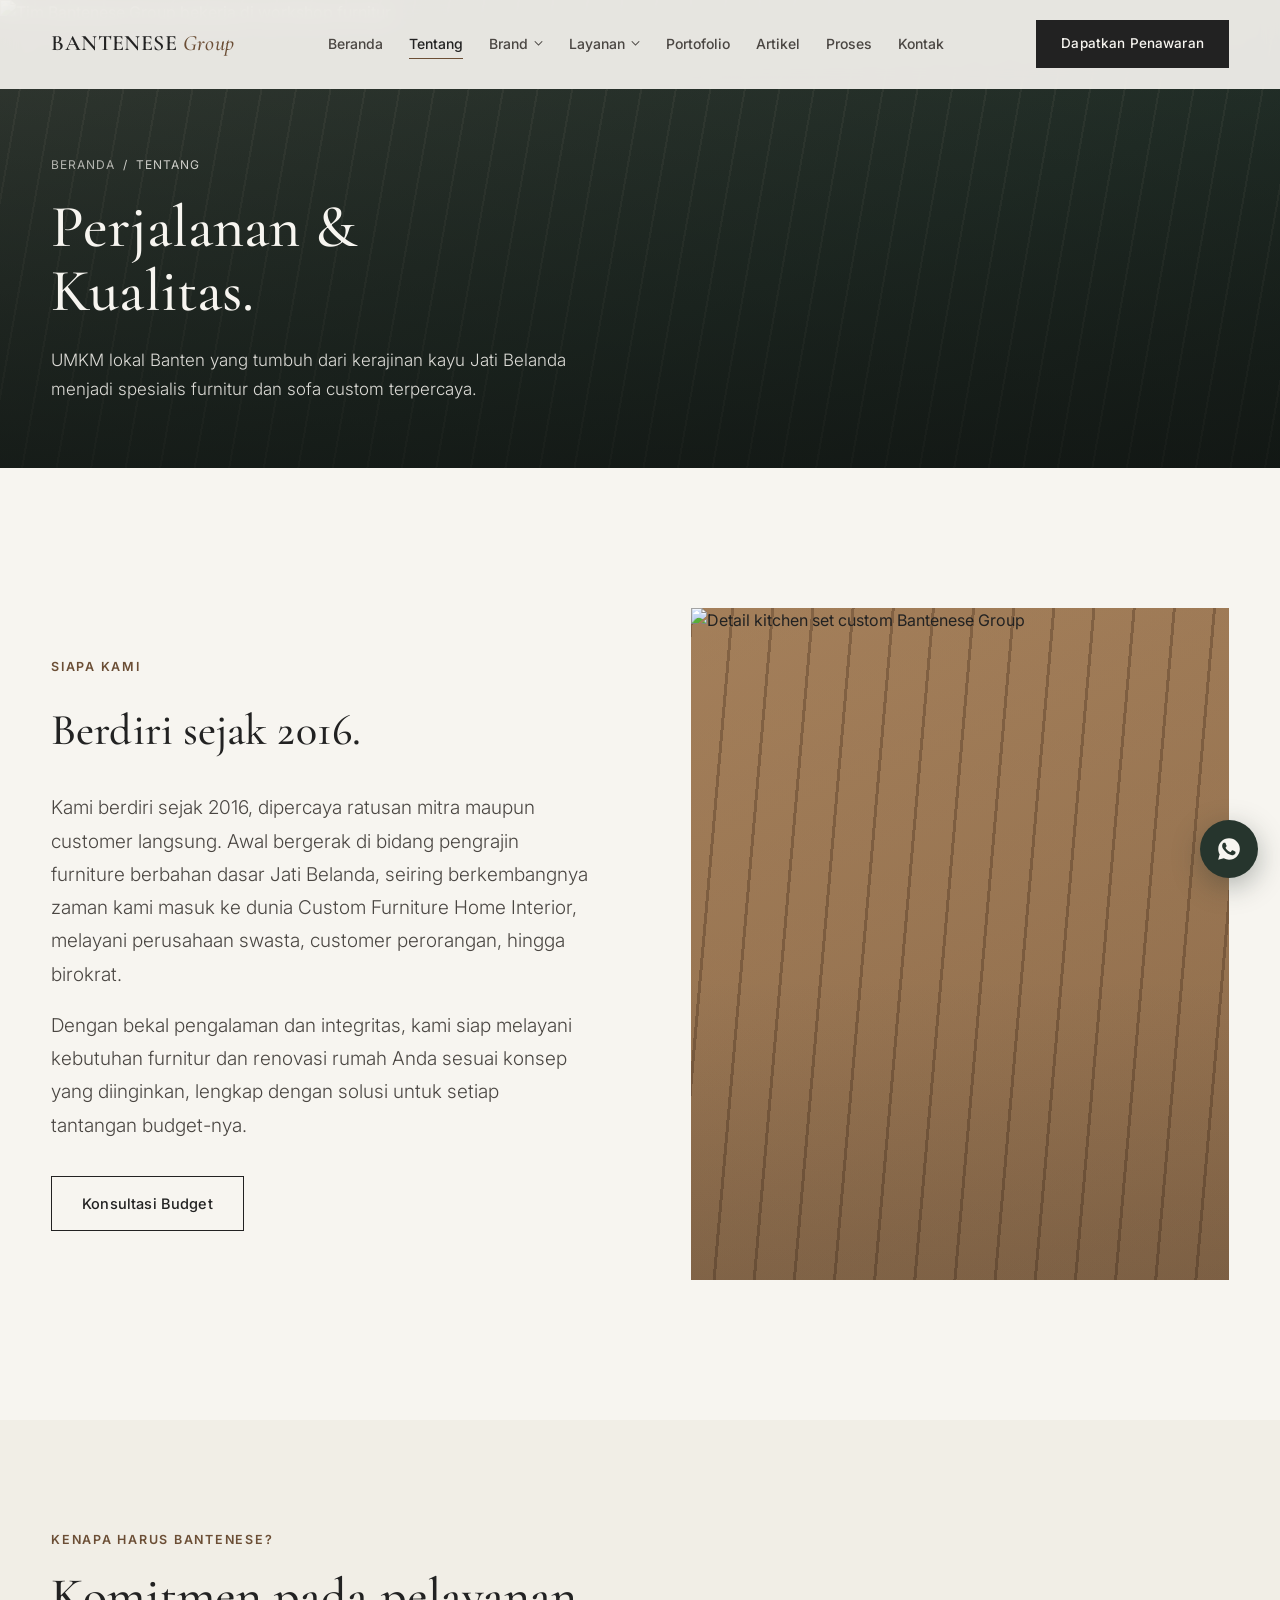
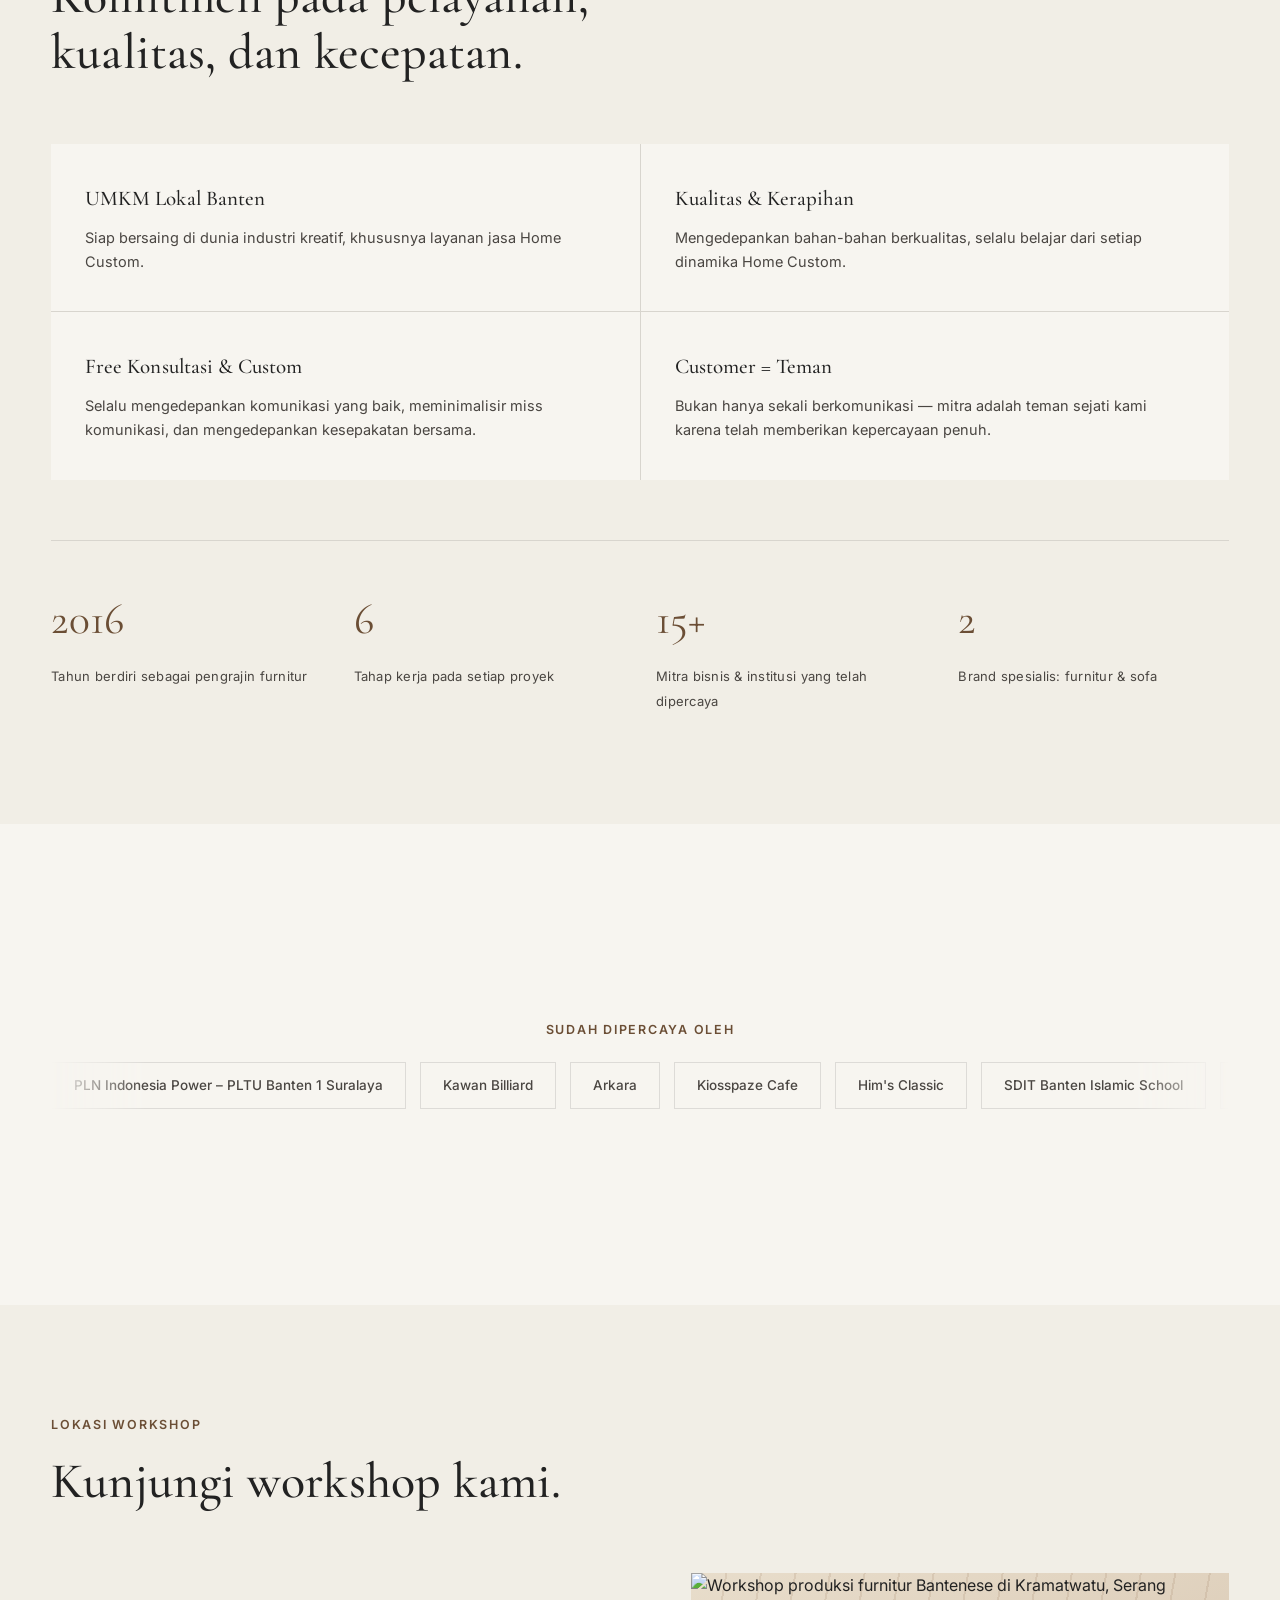
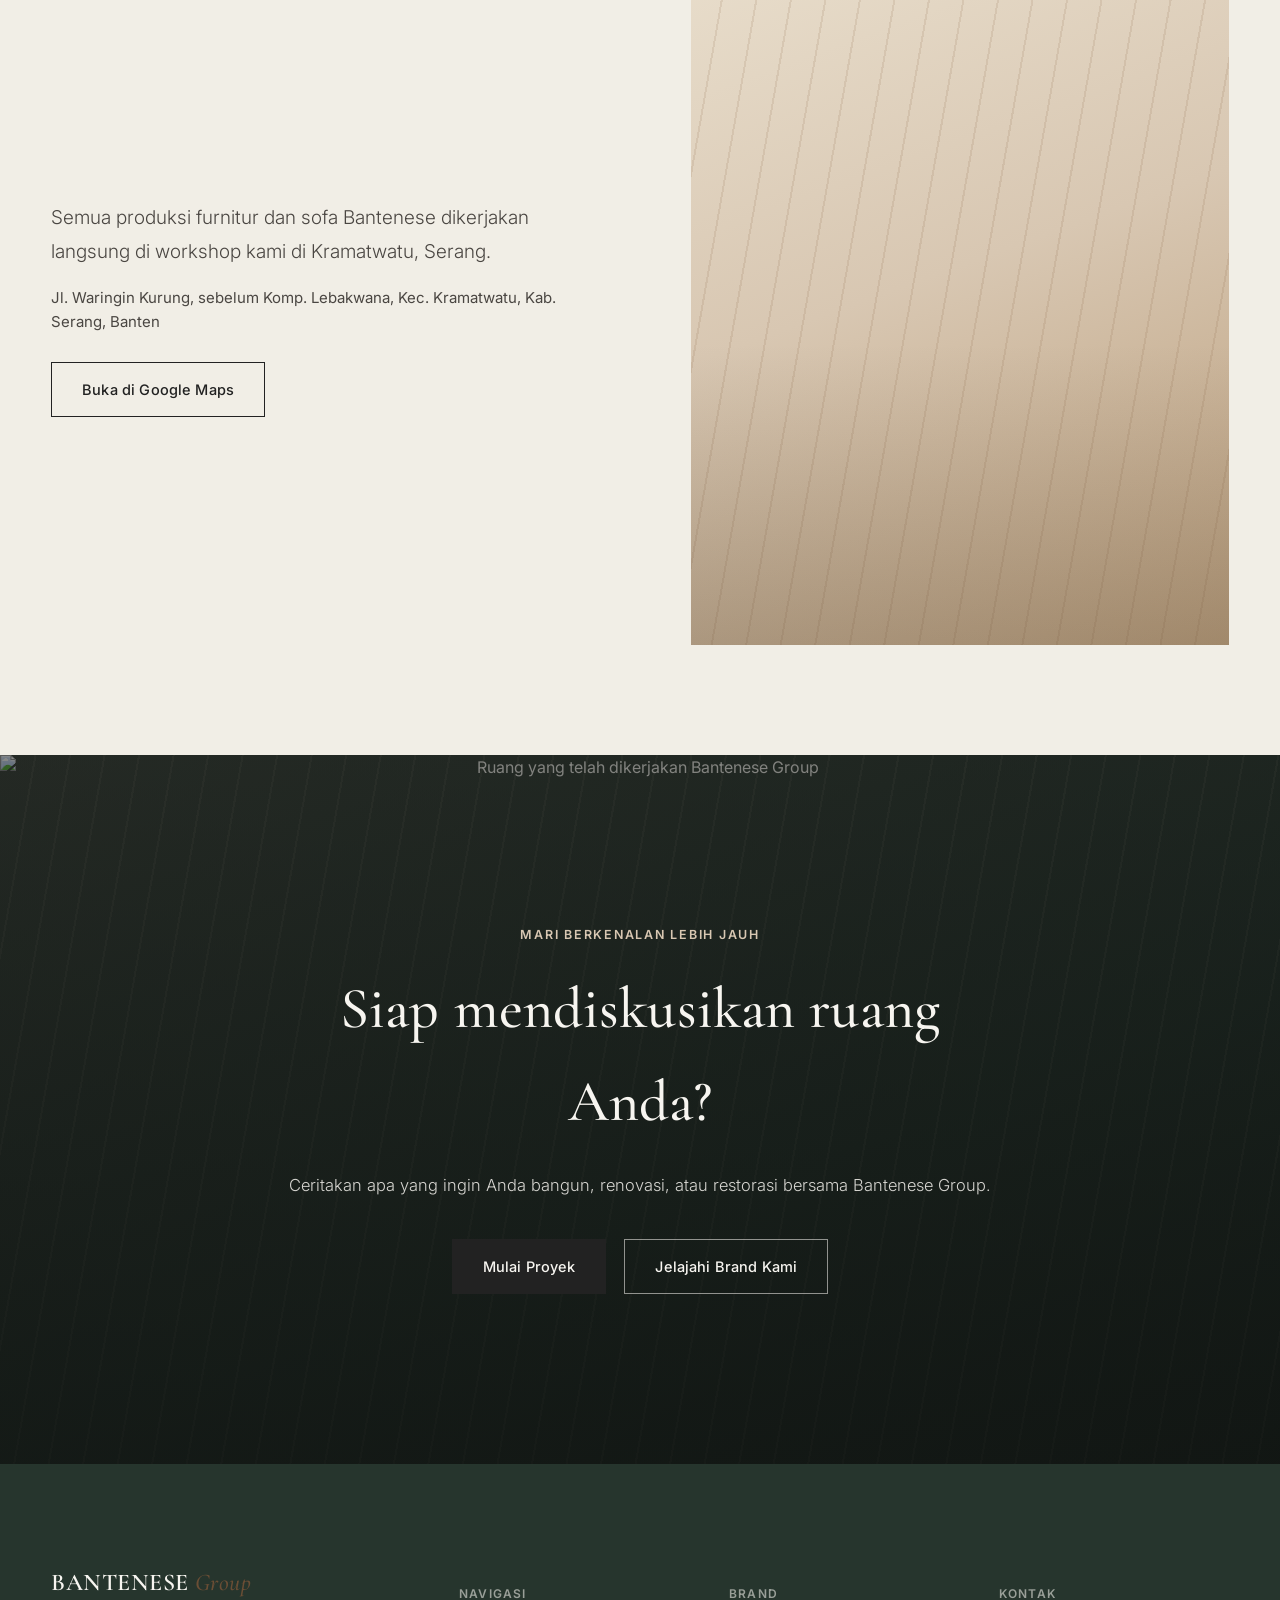
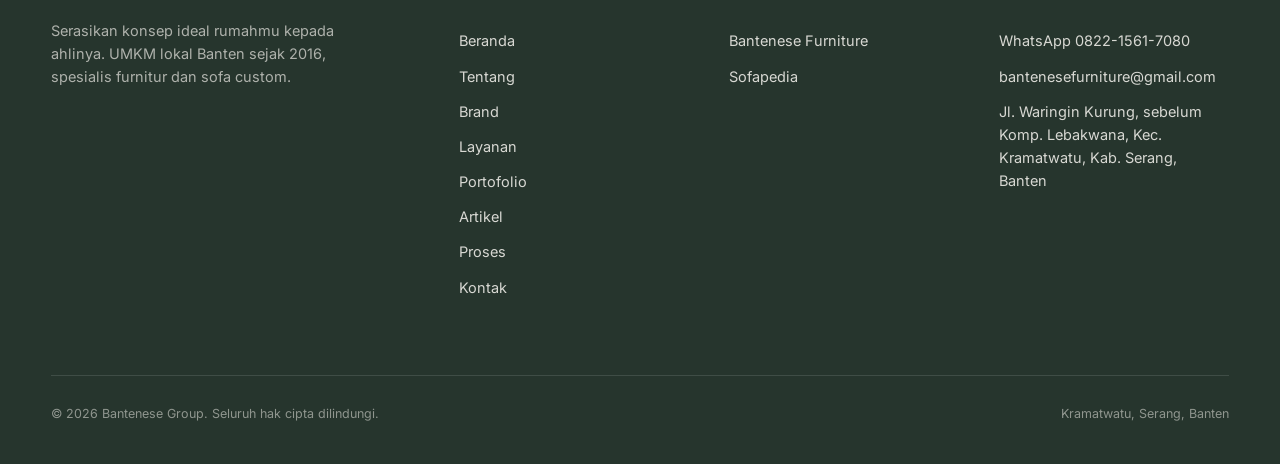
==== commit e3f8213d: "Fix site paths and frontend behavior" ====
--- a/about/index.html
+++ b/about/index.html
@@ -3,10 +3,10 @@
 <head>
 <meta charset="UTF-8">
 <meta name="viewport" content="width=device-width, initial-scale=1, viewport-fit=cover">
-<title>Tentang Bantenese Group | Solusi Furnitur & Interior</title>
-<meta name="description" content="Kenali Bantenese Group, induk brand dari Bantenese Furniture dan Sofapedia — pendekatan kerja, nilai, dan alasan di balik setiap proyek furnitur dan sofa custom kami.">
-<meta property="og:title" content="Tentang Bantenese Group | Solusi Furnitur & Interior">
-<meta property="og:description" content="Kenali Bantenese Group, induk brand dari Bantenese Furniture dan Sofapedia — pendekatan kerja, nilai, dan alasan di balik setiap proyek furnitur dan sofa custom kami.">
+<title>Tentang Bantenese Group | UMKM Furnitur & Interior Banten Sejak 2016</title>
+<meta name="description" content="Bantenese Group adalah UMKM lokal Banten sejak 2016, induk brand dari Bantenese Furniture dan Sofapedia — kenali perjalanan, nilai, dan alasan mitra mempercayai kami.">
+<meta property="og:title" content="Tentang Bantenese Group | UMKM Furnitur & Interior Banten Sejak 2016">
+<meta property="og:description" content="Bantenese Group adalah UMKM lokal Banten sejak 2016, induk brand dari Bantenese Furniture dan Sofapedia — kenali perjalanan, nilai, dan alasan mitra mempercayai kami.">
 <meta property="og:type" content="website">
 <link rel="canonical" href="https://bantenesegroup.com/about/">
 <link rel="preconnect" href="https://fonts.googleapis.com">
@@ -21,9 +21,44 @@
     <nav class="links">
             <a href="/">Beranda</a>
       <a href="/about/" class="active">Tentang</a>
-      <a href="/brands/">Brand</a>
-      <a href="/services/">Layanan</a>
+      <div class="nav-item has-mega">
+        <button class="nav-mega-trigger" type="button" aria-expanded="false">Brand <svg class="chev" viewBox="0 0 12 8" fill="none"><path d="M1 1l5 5 5-5" stroke="currentColor" stroke-width="1.4"/></svg></button>
+        <div class="mega-panel mega-panel-brands">
+          <a class="mega-card wood" href="/brands/bantenese-furniture/">
+            <span class="mega-card-tag">Bantenese Furniture</span>
+            <p>Furnitur custom, kayu &amp; HPL untuk hunian dan bisnis.</p>
+            <span class="mega-card-link">Lihat Brand &rarr;</span>
+          </a>
+          <a class="mega-card dark" href="/brands/sofapedia/">
+            <span class="mega-card-tag">Sofapedia</span>
+            <p>Sofa custom, reupholstery, servis dan restorasi.</p>
+            <span class="mega-card-link">Lihat Brand &rarr;</span>
+          </a>
+          <a class="mega-card-all" href="/brands/">Lihat Semua Brand &rarr;</a>
+        </div>
+      </div>
+      <div class="nav-item has-mega">
+        <button class="nav-mega-trigger" type="button" aria-expanded="false">Layanan <svg class="chev" viewBox="0 0 12 8" fill="none"><path d="M1 1l5 5 5-5" stroke="currentColor" stroke-width="1.4"/></svg></button>
+        <div class="mega-panel mega-panel-list">
+          <div class="mega-col">
+            <span class="mega-col-title">Furnitur &amp; Interior</span>
+            <a href="/services/">Furnitur Custom</a>
+            <a href="/services/">Kayu &amp; HPL</a>
+            <a href="/services/">Kitchen Set &amp; Wardrobe</a>
+            <a href="/services/">Furnitur Komersial</a>
+          </div>
+          <div class="mega-col">
+            <span class="mega-col-title">Sofa</span>
+            <a href="/services/">Sofa Custom</a>
+            <a href="/services/">Reupholstery</a>
+            <a href="/services/">Servis &amp; Restorasi</a>
+            <a href="/services/">Sofa Komersial</a>
+          </div>
+          <a class="mega-card-all" href="/services/">Lihat Semua Layanan &rarr;</a>
+        </div>
+      </div>
       <a href="/portfolio/">Portofolio</a>
+      <a href="/artikel/">Artikel</a>
       <a href="/process/">Proses</a>
       <a href="/contact/">Kontak</a>
     </nav>
@@ -36,10 +71,11 @@
 
 <div class="mobile-panel" id="mobilePanel">
     <a href="/">Beranda</a>
-  <a href="/about/" class="active">Tentang</a>
+  <a href="/about/">Tentang</a>
   <a href="/brands/">Brand</a>
   <a href="/services/">Layanan</a>
   <a href="/portfolio/">Portofolio</a>
+  <a href="/artikel/">Artikel</a>
   <a href="/process/">Proses</a>
   <a href="/contact/">Kontak</a>
   <a href="/contact/" class="btn btn-solid">Dapatkan Penawaran</a>
@@ -50,8 +86,8 @@
     <div class="ph dark"><img src="https://images.unsplash.com/photo-1619759247142-b457e9e6b634?w=1600&q=80&auto=format&fit=crop" alt="Tim Bantenese Group bekerja di workshop furnitur" loading="lazy"></div>
     <div class="page-hero-content">
       <div class="breadcrumb"><a href="/">Beranda</a><span>/</span><span>Tentang</span></div>
-      <h1>Dibangun di atas ketelitian, dijalankan dengan kepedulian.</h1>
-      <p class="hero-sub">Bantenese Group adalah induk brand dari dua spesialis furnitur dan sofa yang bekerja dengan satu standar yang sama: presisi, material yang tepat, dan layanan yang tuntas.</p>
+      <h1>Perjalanan & Kualitas.</h1>
+      <p class="hero-sub">UMKM lokal Banten yang tumbuh dari kerajinan kayu Jati Belanda menjadi spesialis furnitur dan sofa custom terpercaya.</p>
     </div>
   </section>
 
@@ -59,56 +95,56 @@
     <div class="container split reveal">
       <div class="split-text">
         <span class="eyebrow">Siapa Kami</span>
-        <h2 style="font-size:clamp(28px,3.6vw,44px); margin-bottom:26px;">Ekosistem furnitur dan sofa yang menyatu.</h2>
-        <p class="lead">Bantenese Group berdiri sebagai induk dari Bantenese Furniture dan Sofapedia &mdash; dua brand dengan spesialisasi berbeda namun berbagi standar kerja, tim produksi, dan filosofi yang sama: setiap ruang berhak atas solusi yang dirancang khusus untuknya, bukan produk massal dari katalog.</p>
+        <h2 style="font-size:clamp(28px,3.6vw,44px); margin-bottom:26px;">Berdiri sejak 2016.</h2>
+        <p class="lead">Kami berdiri sejak 2016, dipercaya ratusan mitra maupun customer langsung. Awal bergerak di bidang pengrajin furniture berbahan dasar Jati Belanda, seiring berkembangnya zaman kami masuk ke dunia Custom Furniture Home Interior, melayani perusahaan swasta, customer perorangan, hingga birokrat.</p>
+        <p class="lead" style="margin-top:18px;">Dengan bekal pengalaman dan integritas, kami siap melayani kebutuhan furnitur dan renovasi rumah Anda sesuai konsep yang diinginkan, lengkap dengan solusi untuk setiap tantangan budget-nya.</p>
+        <div style="margin-top:34px;"><a href="https://wa.me/6282215617080?text=Halo%20Bantenese%20Group%2C%20saya%20ingin%20konsultasi%20budget%20untuk%20proyek%20saya." class="btn" target="_blank" rel="noopener">Konsultasi Budget</a></div>
       </div>
       <div class="ph wood"><img src="https://images.unsplash.com/photo-1588796460718-f457ad1e1a1f?w=1600&q=80&auto=format&fit=crop" alt="Detail kitchen set custom Bantenese Group" loading="lazy"></div>
     </div>
   </section>
 
   <section class="section tight" style="background:var(--ivory-deep);">
-    <div class="container split reverse reveal">
-      <div class="ph"><img src="https://images.unsplash.com/photo-1600121848594-d8644e57abab?w=1600&q=80&auto=format&fit=crop" alt="Ruang interior yang dikerjakan oleh Bantenese Group" loading="lazy"></div>
-      <div class="split-text">
-        <span class="eyebrow">Apa yang Kami Kerjakan</span>
-        <h2 style="font-size:clamp(28px,3.6vw,40px); margin-bottom:26px;">Dari furnitur kayu hingga sofa custom.</h2>
-        <p class="lead">Melalui Bantenese Furniture, kami mengerjakan furnitur custom berbahan kayu dan HPL &mdash; wardrobe, kitchen set, kabinet, hingga furnitur komersial. Melalui Sofapedia, kami memproduksi sofa custom serta menangani reupholstery, penggantian busa, dan restorasi struktur. Setiap proyek melewati proses konsultasi, pengukuran, desain, dan produksi yang sama telitinya.</p>
+    <div class="container">
+      <div class="section-head reveal">
+        <span class="eyebrow">Kenapa Harus Bantenese?</span>
+        <h2>Komitmen pada pelayanan, kualitas, dan kecepatan.</h2>
+      </div>
+      <div class="value-list reveal">
+        <div class="value-item"><h3>UMKM Lokal Banten</h3><p>Siap bersaing di dunia industri kreatif, khususnya layanan jasa Home Custom.</p></div>
+        <div class="value-item"><h3>Kualitas &amp; Kerapihan</h3><p>Mengedepankan bahan-bahan berkualitas, selalu belajar dari setiap dinamika Home Custom.</p></div>
+        <div class="value-item"><h3>Free Konsultasi &amp; Custom</h3><p>Selalu mengedepankan komunikasi yang baik, meminimalisir miss komunikasi, dan mengedepankan kesepakatan bersama.</p></div>
+        <div class="value-item"><h3>Customer = Teman</h3><p>Bukan hanya sekali berkomunikasi &mdash; mitra adalah teman sejati kami karena telah memberikan kepercayaan penuh.</p></div>
+      </div>
+      <div class="stat-grid reveal">
+        <div class="stat-item"><span class="stat-num">2016</span><span class="stat-label">Tahun berdiri sebagai pengrajin furnitur</span></div>
+        <div class="stat-item"><span class="stat-num">6</span><span class="stat-label">Tahap kerja pada setiap proyek</span></div>
+        <div class="stat-item"><span class="stat-num">15+</span><span class="stat-label">Mitra bisnis &amp; institusi yang telah dipercaya</span></div>
+        <div class="stat-item"><span class="stat-num">2</span><span class="stat-label">Brand spesialis: furnitur &amp; sofa</span></div>
       </div>
     </div>
   </section>
 
   <section class="section">
-    <div class="container">
-      <div class="section-head reveal">
-        <span class="eyebrow">Pendekatan Kami</span>
-        <h2>Bekerja mengikuti ruang, bukan katalog.</h2>
-      </div>
-      <div class="value-list reveal">
-        <div class="value-item"><h3>Mulai dari pengukuran nyata</h3><p>Setiap proyek dimulai dengan kunjungan atau tinjauan langsung ke ruang Anda, bukan asumsi dari ukuran standar.</p></div>
-        <div class="value-item"><h3>Material yang sesuai fungsi</h3><p>Kami memilih kayu, HPL, kain, atau kulit berdasarkan kebutuhan pemakaian, bukan sekadar harga termurah.</p></div>
-        <div class="value-item"><h3>Produksi yang diawasi</h3><p>Setiap tahap pengerjaan diawasi di workshop kami sendiri, dari pemotongan material hingga finishing akhir.</p></div>
-        <div class="value-item"><h3>Layanan yang tidak berhenti di pengiriman</h3><p>Pemasangan, penyesuaian, dan dukungan purnajual adalah bagian dari setiap proyek, bukan tambahan berbayar.</p></div>
-      </div>
-    </div>
+    <div class="container"><div class="clients-strip reveal">
+        <span class="eyebrow" style="margin-bottom:22px;">Sudah Dipercaya Oleh</span>
+        <div class="client-marquee"><div class="client-track"><span class="client-chip">PLN Indonesia Power &ndash; PLTU Banten 1 Suralaya</span><span class="client-chip">Kawan Billiard</span><span class="client-chip">Arkara</span><span class="client-chip">Kiosspaze Cafe</span><span class="client-chip">Him's Classic</span><span class="client-chip">SDIT Banten Islamic School</span><span class="client-chip">PT. Tiga Bermuda Progressive</span><span class="client-chip">Greenotel Cilegon</span><span class="client-chip">Shavard Andalan Global</span><span class="client-chip">Es Teh Indonesia &ndash; Cab. Citraland Serang</span><span class="client-chip">Kantin Hijrah FT UNTIRTA</span><span class="client-chip">Sociba Cafe & Lounge</span><span class="client-chip">PT. Matra Engineering & Construction</span><span class="client-chip">Petrified Wood Indonesia</span><span class="client-chip">Tatakan Coffee</span><span class="client-chip">PLN Indonesia Power &ndash; PLTU Banten 1 Suralaya</span><span class="client-chip">Kawan Billiard</span><span class="client-chip">Arkara</span><span class="client-chip">Kiosspaze Cafe</span><span class="client-chip">Him's Classic</span><span class="client-chip">SDIT Banten Islamic School</span><span class="client-chip">PT. Tiga Bermuda Progressive</span><span class="client-chip">Greenotel Cilegon</span><span class="client-chip">Shavard Andalan Global</span><span class="client-chip">Es Teh Indonesia &ndash; Cab. Citraland Serang</span><span class="client-chip">Kantin Hijrah FT UNTIRTA</span><span class="client-chip">Sociba Cafe & Lounge</span><span class="client-chip">PT. Matra Engineering & Construction</span><span class="client-chip">Petrified Wood Indonesia</span><span class="client-chip">Tatakan Coffee</span></div></div>
+      </div></div>
   </section>
 
   <section class="section tight" style="background:var(--ivory-deep);">
     <div class="container">
       <div class="section-head reveal">
-        <span class="eyebrow">Mengapa Bantenese Group</span>
-        <h2>Satu induk, dua keahlian, satu standar kerja.</h2>
+        <span class="eyebrow">Lokasi Workshop</span>
+        <h2>Kunjungi workshop kami.</h2>
       </div>
-      <div class="why-grid reveal">
-        <div class="why-item"><div class="ln"></div><h3>Custom</h3><p>Setiap proyek dimulai dari kebutuhan Anda.</p></div>
-        <div class="why-item"><div class="ln"></div><h3>Presisi</h3><p>Dirancang dan diproduksi sesuai ukuran yang sebenarnya.</p></div>
-        <div class="why-item"><div class="ln"></div><h3>Craftsmanship</h3><p>Perhatian pada material, struktur dan finishing.</p></div>
-        <div class="why-item"><div class="ln"></div><h3>Layanan</h3><p>Dari konsultasi hingga pemasangan dan dukungan purnajual.</p></div>
-      </div>
-      <div class="stat-grid reveal">
-        <div class="stat-item"><span class="stat-num">2</span><span class="stat-label">Brand spesialis dalam satu ekosistem</span></div>
-        <div class="stat-item"><span class="stat-num">5</span><span class="stat-label">Tahap kerja pada setiap proyek</span></div>
-        <div class="stat-item"><span class="stat-num">100%</span><span class="stat-label">Proyek dikerjakan sesuai ukuran ruang</span></div>
-        <div class="stat-item"><span class="stat-num">2</span><span class="stat-label">Segmen klien: residensial &amp; komersial</span></div>
+      <div class="split reveal">
+        <div class="split-text">
+          <p class="lead">Semua produksi furnitur dan sofa Bantenese dikerjakan langsung di workshop kami di Kramatwatu, Serang.</p>
+          <p style="margin-top:18px; font-size:15px; color:var(--charcoal-soft);">Jl. Waringin Kurung, sebelum Komp. Lebakwana, Kec. Kramatwatu, Kab. Serang, Banten</p>
+          <div style="margin-top:28px;"><a href="https://www.google.com/maps/search/?api=1&query=Bantenese+Furniture+Jl+Waringin+Kurung+Kramatwatu+Serang+Banten" class="btn" target="_blank" rel="noopener">Buka di Google Maps</a></div>
+        </div>
+        <div class="ph"><img src="https://images.unsplash.com/photo-1750779940596-203c5261b5dd?w=1600&q=80&auto=format&fit=crop" alt="Workshop produksi furnitur Bantenese di Kramatwatu, Serang" loading="lazy"></div>
       </div>
     </div>
   </section>
@@ -132,26 +168,26 @@
     <div class="footer-grid">
       <div class="footer-brand">
         <a href="/" class="wordmark">BANTENESE <span>Group</span></a>
-        <p>Bantenese Group menghadirkan dua brand spesialis furnitur dan sofa dalam satu ekosistem &mdash; furnitur custom, solusi kayu dan HPL, serta produksi, perbaikan, dan restorasi sofa.</p>
+        <p>Serasikan konsep ideal rumahmu kepada ahlinya. UMKM lokal Banten sejak 2016, spesialis furnitur dan sofa custom.</p>
       </div>
       <div class="footer-col"><h5>Navigasi</h5>
-        <a href="/">Beranda</a><a href="/about/">Tentang</a><a href="/brands/">Brand</a><a href="/services/">Layanan</a><a href="/portfolio/">Portofolio</a><a href="/process/">Proses</a><a href="/contact/">Kontak</a>
+        <a href="/">Beranda</a><a href="/about/">Tentang</a><a href="/brands/">Brand</a><a href="/services/">Layanan</a><a href="/portfolio/">Portofolio</a><a href="/artikel/">Artikel</a><a href="/process/">Proses</a><a href="/contact/">Kontak</a>
       </div>
       <div class="footer-col"><h5>Brand</h5><a href="/brands/bantenese-furniture/">Bantenese Furniture</a><a href="/brands/sofapedia/">Sofapedia</a></div>
       <div class="footer-col"><h5>Kontak</h5>
-        <a href="https://wa.me/6281234567890" target="_blank" rel="noopener">WhatsApp</a>
-        <a href="mailto:hello@bantenesegroup.com">Email</a>
-        <span>Tangerang Selatan, Banten</span>
+        <a href="https://wa.me/6282215617080?text=Halo%20Bantenese%20Group%2C%20saya%20ingin%20mendiskusikan%20sebuah%20proyek." target="_blank" rel="noopener">WhatsApp 0822-1561-7080</a>
+        <a href="mailto:bantenesefurniture@gmail.com">bantenesefurniture@gmail.com</a>
+        <a href="https://www.google.com/maps/search/?api=1&query=Bantenese+Furniture+Jl+Waringin+Kurung+Kramatwatu+Serang+Banten" target="_blank" rel="noopener">Jl. Waringin Kurung, sebelum Komp. Lebakwana, Kec. Kramatwatu, Kab. Serang, Banten</a>
       </div>
     </div>
     <div class="footer-bottom">
       <span>&copy; 2026 Bantenese Group. Seluruh hak cipta dilindungi.</span>
-      <span>Tangerang, Banten, Indonesia</span>
+      <span>Kramatwatu, Serang, Banten</span>
     </div>
   </div>
 </footer>
 
-<a class="wa-float" href="https://wa.me/6281234567890?text=Halo%20Bantenese%20Group%2C%20saya%20ingin%20mendiskusikan%20sebuah%20proyek." target="_blank" rel="noopener" aria-label="Chat via WhatsApp">
+<a class="wa-float" href="https://wa.me/6282215617080?text=Halo%20Bantenese%20Group%2C%20saya%20ingin%20mendiskusikan%20sebuah%20proyek." target="_blank" rel="noopener" aria-label="Chat via WhatsApp">
   <svg width="26" height="26" viewBox="0 0 24 24" fill="currentColor"><path d="M12.04 2c-5.5 0-9.96 4.46-9.96 9.96 0 1.76.46 3.48 1.34 5L2 22l5.2-1.36a9.94 9.94 0 004.84 1.24h.01c5.5 0 9.96-4.46 9.96-9.96S17.54 2 12.04 2zm5.8 14.24c-.25.7-1.24 1.28-2.02 1.44-.55.12-1.26.21-3.67-.79-3.08-1.28-5.06-4.4-5.22-4.6-.15-.21-1.25-1.66-1.25-3.17 0-1.5.79-2.24 1.07-2.55.28-.3.6-.38.8-.38h.58c.19 0 .43-.07.68.52.25.6.84 2.08.92 2.23.08.15.13.33.02.53-.1.2-.16.33-.31.5-.15.18-.32.4-.46.54-.15.15-.31.3-.14.6.18.3.79 1.3 1.7 2.11 1.17 1.04 2.15 1.37 2.46 1.52.31.15.49.13.67-.08.19-.2.79-.92.99-1.24.2-.3.4-.26.68-.16.28.1 1.78.84 2.09.99.31.15.51.23.59.36.08.13.08.75-.17 1.45z"/></svg>
 </a>
 
--- a/assets/styles.css
+++ b/assets/styles.css
@@ -424,3 +424,70 @@
   }
   .ph::after{z-index:1;}
   .ph .ph-tag{z-index:2;}
+
+  /* ---------- Mega menu ---------- */
+  nav.links{gap:26px;}
+  .nav-item{position:relative;}
+  .nav-mega-trigger{
+    background:none; border:none; font:inherit; font-size:14px; font-weight:500; color:var(--charcoal-soft);
+    cursor:pointer; display:flex; align-items:center; gap:6px; padding:4px 0; font-family:var(--sans);
+  }
+  .nav-mega-trigger:hover{color:var(--charcoal);}
+  .nav-item .chev{width:9px; height:9px; transition:transform .3s ease; flex:none;}
+  .nav-item:hover .chev, .nav-item.open .chev{transform:rotate(180deg);}
+  .mega-panel{
+    position:absolute; top:calc(100% + 26px); left:50%; transform:translateX(-50%) translateY(6px);
+    background:var(--ivory); border:1px solid var(--line); box-shadow:0 28px 64px rgba(34,34,34,0.14);
+    padding:28px; opacity:0; visibility:hidden; pointer-events:none;
+    transition:opacity .25s ease, transform .25s ease, visibility .25s ease; z-index:60;
+  }
+  .nav-item:hover .mega-panel, .nav-item.open .mega-panel{opacity:1; visibility:visible; transform:translateX(-50%) translateY(0); pointer-events:auto;}
+  .mega-panel-brands{display:flex; gap:18px; width:560px;}
+  .mega-card{
+    flex:1; position:relative; overflow:hidden; padding:24px 20px; min-height:150px;
+    display:flex; flex-direction:column; justify-content:flex-end; color:var(--ivory);
+  }
+  .mega-card.wood{background:linear-gradient(160deg,#9C7854,#6B4E35);}
+  .mega-card.dark{background:linear-gradient(160deg,#3A4139,#1B2620);}
+  .mega-card-tag{font-family:var(--serif); font-size:20px; margin-bottom:8px;}
+  .mega-card p{font-size:13px; font-weight:300; color:rgba(247,245,240,0.85); margin-bottom:14px; line-height:1.5;}
+  .mega-card-link{font-size:12.5px; font-weight:500; border-bottom:1px solid rgba(247,245,240,0.4); padding-bottom:2px; align-self:flex-start;}
+  .mega-panel-list{display:flex; gap:48px; width:420px;}
+  .mega-col-title{display:block; font-size:11.5px; letter-spacing:0.08em; text-transform:uppercase; color:var(--wood-deep); font-weight:600; margin-bottom:16px;}
+  .mega-col a{display:block; font-size:14.5px; color:var(--charcoal-soft); padding:7px 0;}
+  .mega-col a:hover{color:var(--charcoal);}
+  .mega-card-all{
+    display:block; width:100%; margin-top:16px; padding-top:16px; border-top:1px solid var(--line);
+    font-size:13px; font-weight:500; color:var(--wood-deep); text-align:center;
+  }
+  .mega-panel-brands .mega-card-all{position:absolute; bottom:0; left:0; right:0; background:var(--ivory); margin:0; padding:14px; border-top:1px solid var(--line);}
+  .mega-panel-brands{padding-bottom:56px;}
+
+  /* ---------- Clients marquee ---------- */
+  .clients-strip{padding:56px 0; text-align:center;}
+  .client-marquee{overflow:hidden; -webkit-mask-image:linear-gradient(90deg,transparent,#000 8%,#000 92%,transparent); mask-image:linear-gradient(90deg,transparent,#000 8%,#000 92%,transparent);}
+  .client-track{display:flex; gap:14px; width:max-content; animation:marquee 34s linear infinite;}
+  @keyframes marquee{from{transform:translateX(0);}to{transform:translateX(-50%);}}
+  .client-chip{
+    white-space:nowrap; padding:12px 22px; border:1px solid var(--line); font-size:13.5px;
+    color:var(--charcoal-soft); font-weight:500; flex:none; background:var(--ivory);
+  }
+  @media(prefers-reduced-motion:reduce){.client-track{animation:none; flex-wrap:wrap; justify-content:center;}}
+
+  /* ---------- Tag cloud (Jenis Home Custom) ---------- */
+  .tag-cloud{display:flex; flex-wrap:wrap; gap:12px;}
+  .tag-chip{padding:11px 20px; border:1px solid var(--line); font-size:14px; color:var(--charcoal-soft); background:var(--ivory);}
+
+  /* ---------- Article cards & modal ---------- */
+  .article-grid{display:grid; grid-template-columns:repeat(3,1fr); gap:28px;}
+  .article-card{cursor:pointer;}
+  .article-card .ph{aspect-ratio:4/3; margin-bottom:20px; transition:transform .5s ease;}
+  .article-card:hover .ph{transform:scale(1.02);}
+  .article-card .art-cat{font-size:11.5px; letter-spacing:0.08em; text-transform:uppercase; color:var(--wood-deep); font-weight:600; margin-bottom:10px; display:block;}
+  .article-card h3{font-size:22px; line-height:1.25; margin-bottom:10px;}
+  .article-card p{font-size:14px; color:var(--charcoal-soft); line-height:1.6;}
+  .article-card .art-read{font-size:13px; font-weight:500; margin-top:14px; display:inline-block; border-bottom:1px solid var(--line); padding-bottom:3px;}
+  @media(max-width:900px){.article-grid{grid-template-columns:1fr 1fr;}}
+  @media(max-width:600px){.article-grid{grid-template-columns:1fr;}}
+  #articleModal .modal-body p{margin-bottom:16px;}
+  #articleModal .modal-body h3.mt{margin-top:30px;}
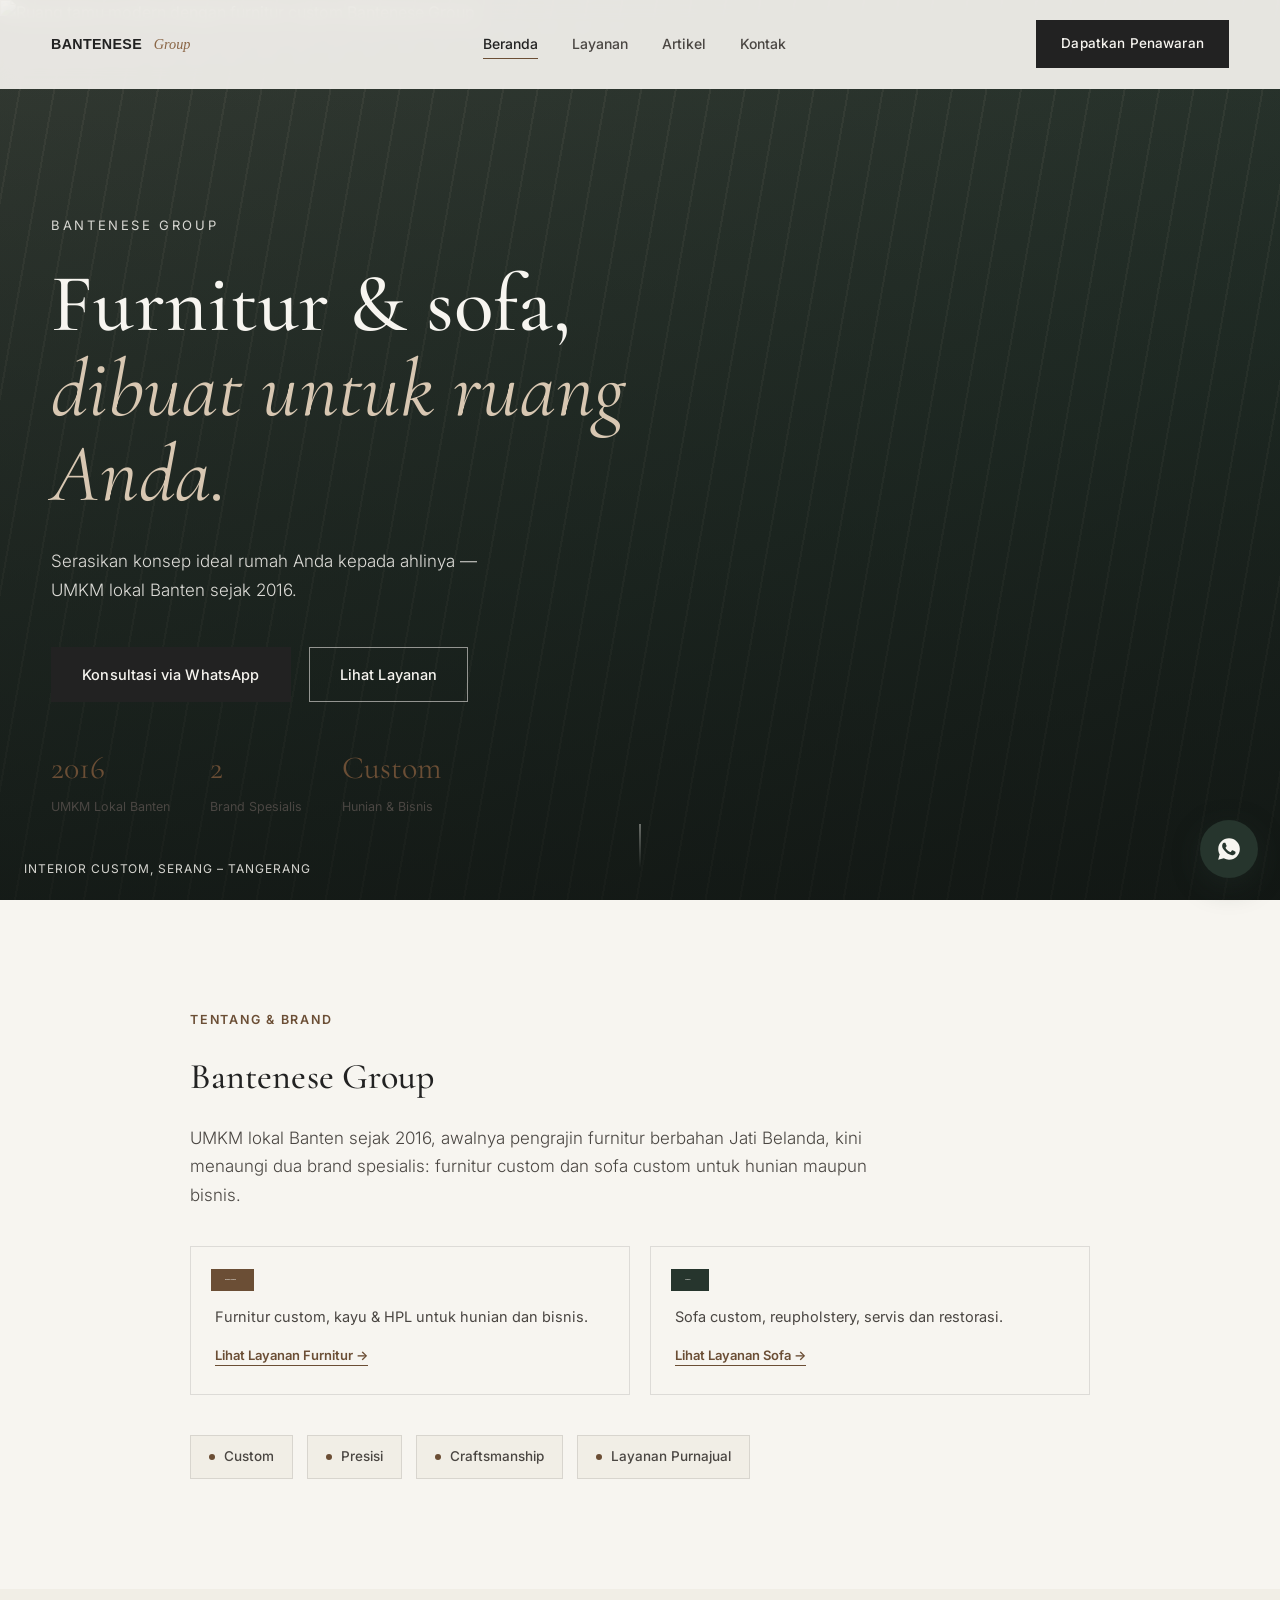
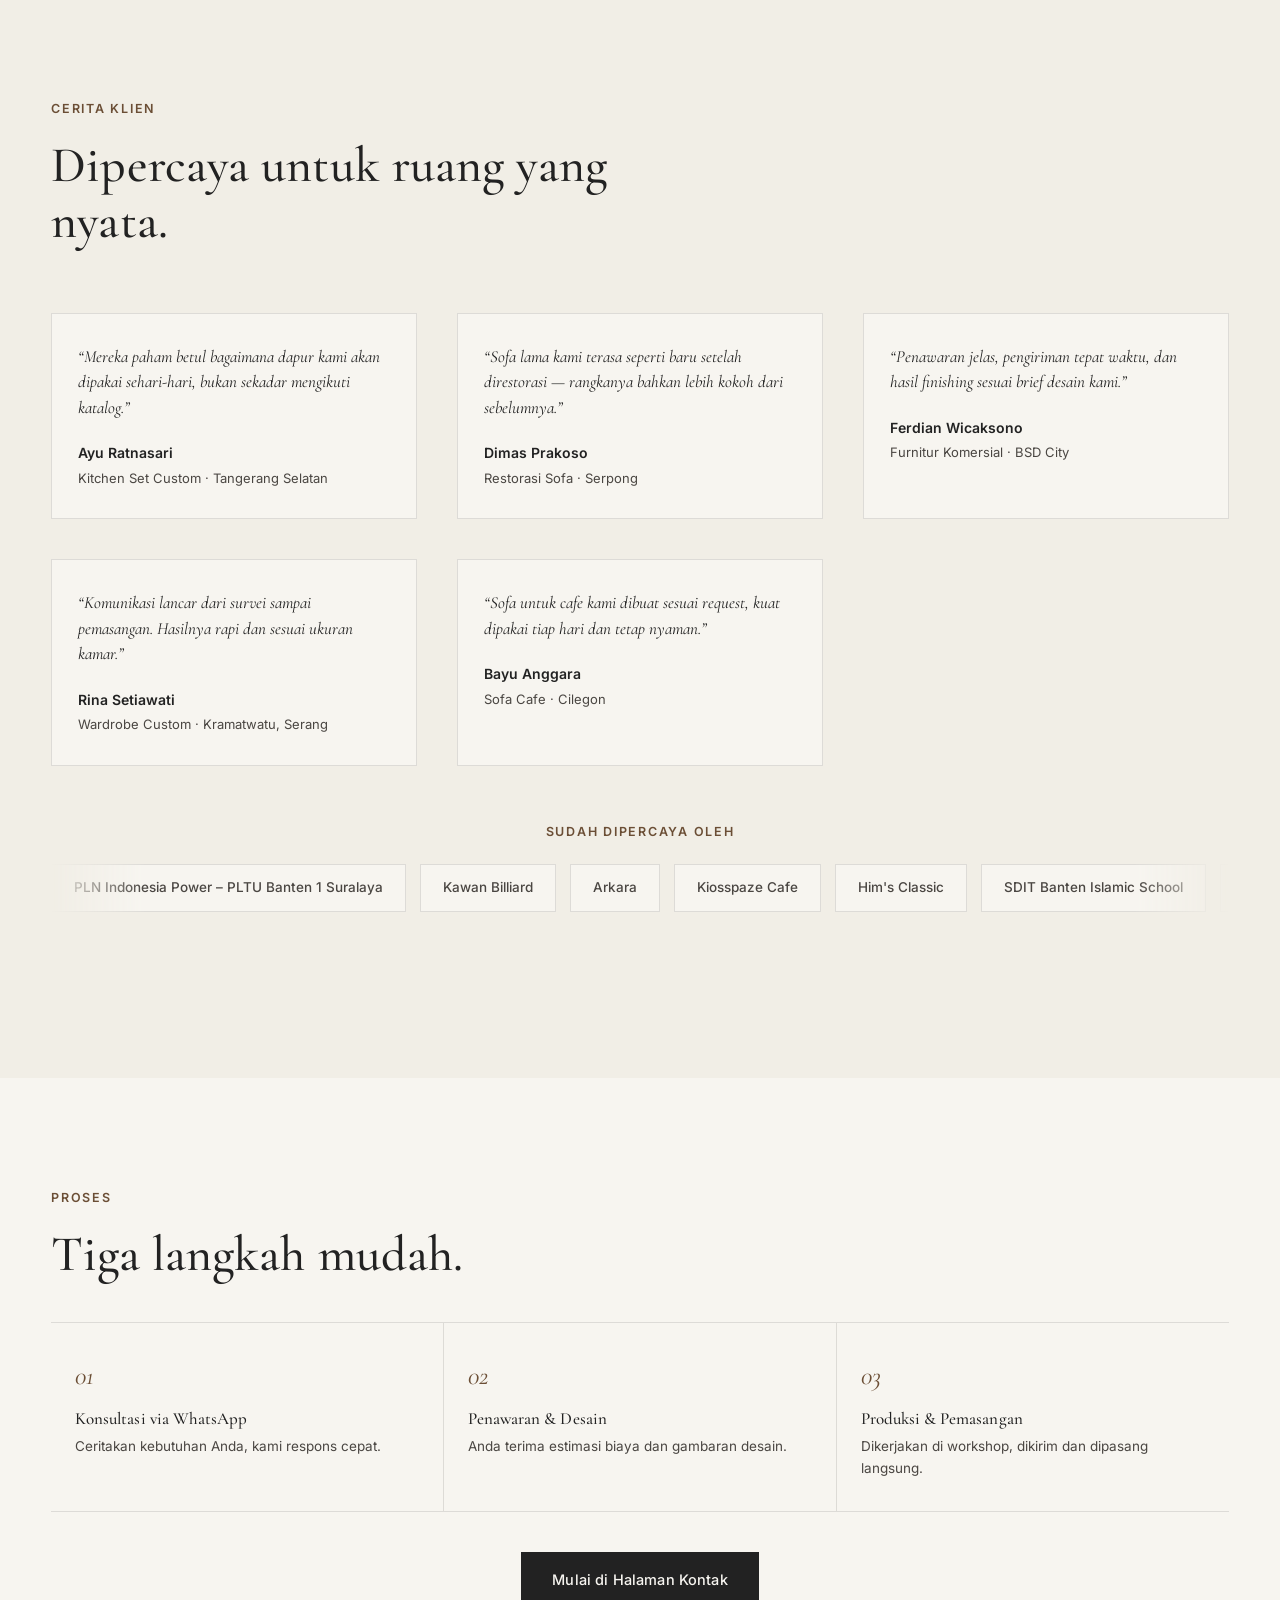
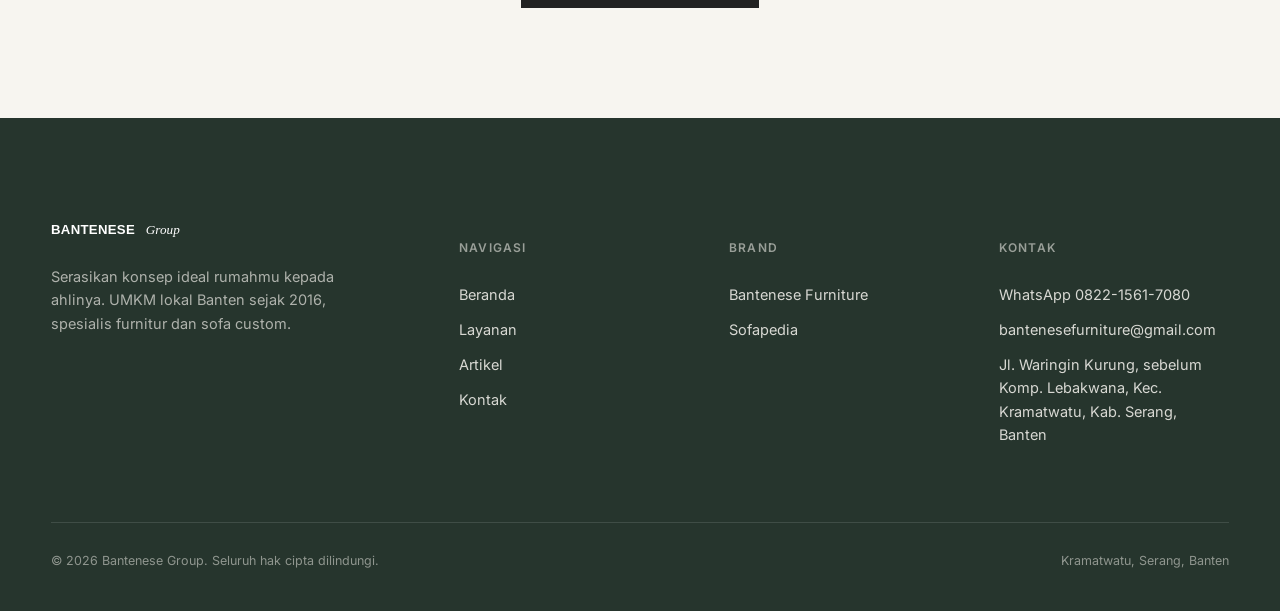
==== commit f98f08c5: "Update Bantenese Group website" ====
--- a/about/index.html
+++ b/about/index.html
@@ -2,195 +2,14 @@
 <html lang="id">
 <head>
 <meta charset="UTF-8">
-<meta name="viewport" content="width=device-width, initial-scale=1, viewport-fit=cover">
-<title>Tentang Bantenese Group | UMKM Furnitur & Interior Banten Sejak 2016</title>
-<meta name="description" content="Bantenese Group adalah UMKM lokal Banten sejak 2016, induk brand dari Bantenese Furniture dan Sofapedia — kenali perjalanan, nilai, dan alasan mitra mempercayai kami.">
-<meta property="og:title" content="Tentang Bantenese Group | UMKM Furnitur & Interior Banten Sejak 2016">
-<meta property="og:description" content="Bantenese Group adalah UMKM lokal Banten sejak 2016, induk brand dari Bantenese Furniture dan Sofapedia — kenali perjalanan, nilai, dan alasan mitra mempercayai kami.">
-<meta property="og:type" content="website">
-<link rel="canonical" href="https://bantenesegroup.com/about/">
-<link rel="preconnect" href="https://fonts.googleapis.com">
-<link rel="preconnect" href="https://fonts.gstatic.com" crossorigin>
-<link href="https://fonts.googleapis.com/css2?family=Cormorant+Garamond:ital,wght@0,400;0,500;0,600;1,400&family=Inter:wght@300;400;500;600&display=swap" rel="stylesheet">
-<link rel="stylesheet" href="/assets/styles.css">
+<meta http-equiv="refresh" content="0; url=/#tentang-brand">
+<link rel="canonical" href="https://bantenesegroup.com/#tentang-brand">
+<meta name="robots" content="noindex">
+<title>Tentang Bantenese Group</title>
+<style>body{font-family:sans-serif;background:#F7F5F0;color:#222;display:flex;align-items:center;justify-content:center;min-height:100vh;margin:0;text-align:center;padding:24px;}</style>
 </head>
 <body>
-<header id="siteHeader">
-  <div class="nav-inner">
-    <a href="/" class="wordmark">BANTENESE <span>Group</span></a>
-    <nav class="links">
-            <a href="/">Beranda</a>
-      <a href="/about/" class="active">Tentang</a>
-      <div class="nav-item has-mega">
-        <button class="nav-mega-trigger" type="button" aria-expanded="false">Brand <svg class="chev" viewBox="0 0 12 8" fill="none"><path d="M1 1l5 5 5-5" stroke="currentColor" stroke-width="1.4"/></svg></button>
-        <div class="mega-panel mega-panel-brands">
-          <a class="mega-card wood" href="/brands/bantenese-furniture/">
-            <span class="mega-card-tag">Bantenese Furniture</span>
-            <p>Furnitur custom, kayu &amp; HPL untuk hunian dan bisnis.</p>
-            <span class="mega-card-link">Lihat Brand &rarr;</span>
-          </a>
-          <a class="mega-card dark" href="/brands/sofapedia/">
-            <span class="mega-card-tag">Sofapedia</span>
-            <p>Sofa custom, reupholstery, servis dan restorasi.</p>
-            <span class="mega-card-link">Lihat Brand &rarr;</span>
-          </a>
-          <a class="mega-card-all" href="/brands/">Lihat Semua Brand &rarr;</a>
-        </div>
-      </div>
-      <div class="nav-item has-mega">
-        <button class="nav-mega-trigger" type="button" aria-expanded="false">Layanan <svg class="chev" viewBox="0 0 12 8" fill="none"><path d="M1 1l5 5 5-5" stroke="currentColor" stroke-width="1.4"/></svg></button>
-        <div class="mega-panel mega-panel-list">
-          <div class="mega-col">
-            <span class="mega-col-title">Furnitur &amp; Interior</span>
-            <a href="/services/">Furnitur Custom</a>
-            <a href="/services/">Kayu &amp; HPL</a>
-            <a href="/services/">Kitchen Set &amp; Wardrobe</a>
-            <a href="/services/">Furnitur Komersial</a>
-          </div>
-          <div class="mega-col">
-            <span class="mega-col-title">Sofa</span>
-            <a href="/services/">Sofa Custom</a>
-            <a href="/services/">Reupholstery</a>
-            <a href="/services/">Servis &amp; Restorasi</a>
-            <a href="/services/">Sofa Komersial</a>
-          </div>
-          <a class="mega-card-all" href="/services/">Lihat Semua Layanan &rarr;</a>
-        </div>
-      </div>
-      <a href="/portfolio/">Portofolio</a>
-      <a href="/artikel/">Artikel</a>
-      <a href="/process/">Proses</a>
-      <a href="/contact/">Kontak</a>
-    </nav>
-    <div class="nav-cta">
-      <a href="/contact/" class="btn btn-solid">Dapatkan Penawaran</a>
-    </div>
-    <button class="menu-toggle" id="menuToggle" aria-label="Buka menu" aria-expanded="false"><span></span><span></span><span></span></button>
-  </div>
-</header>
-
-<div class="mobile-panel" id="mobilePanel">
-    <a href="/">Beranda</a>
-  <a href="/about/">Tentang</a>
-  <a href="/brands/">Brand</a>
-  <a href="/services/">Layanan</a>
-  <a href="/portfolio/">Portofolio</a>
-  <a href="/artikel/">Artikel</a>
-  <a href="/process/">Proses</a>
-  <a href="/contact/">Kontak</a>
-  <a href="/contact/" class="btn btn-solid">Dapatkan Penawaran</a>
-</div>
-<main id="top">
-
-  <section class="page-hero">
-    <div class="ph dark"><img src="https://images.unsplash.com/photo-1619759247142-b457e9e6b634?w=1600&q=80&auto=format&fit=crop" alt="Tim Bantenese Group bekerja di workshop furnitur" loading="lazy"></div>
-    <div class="page-hero-content">
-      <div class="breadcrumb"><a href="/">Beranda</a><span>/</span><span>Tentang</span></div>
-      <h1>Perjalanan & Kualitas.</h1>
-      <p class="hero-sub">UMKM lokal Banten yang tumbuh dari kerajinan kayu Jati Belanda menjadi spesialis furnitur dan sofa custom terpercaya.</p>
-    </div>
-  </section>
-
-  <section class="section">
-    <div class="container split reveal">
-      <div class="split-text">
-        <span class="eyebrow">Siapa Kami</span>
-        <h2 style="font-size:clamp(28px,3.6vw,44px); margin-bottom:26px;">Berdiri sejak 2016.</h2>
-        <p class="lead">Kami berdiri sejak 2016, dipercaya ratusan mitra maupun customer langsung. Awal bergerak di bidang pengrajin furniture berbahan dasar Jati Belanda, seiring berkembangnya zaman kami masuk ke dunia Custom Furniture Home Interior, melayani perusahaan swasta, customer perorangan, hingga birokrat.</p>
-        <p class="lead" style="margin-top:18px;">Dengan bekal pengalaman dan integritas, kami siap melayani kebutuhan furnitur dan renovasi rumah Anda sesuai konsep yang diinginkan, lengkap dengan solusi untuk setiap tantangan budget-nya.</p>
-        <div style="margin-top:34px;"><a href="https://wa.me/6282215617080?text=Halo%20Bantenese%20Group%2C%20saya%20ingin%20konsultasi%20budget%20untuk%20proyek%20saya." class="btn" target="_blank" rel="noopener">Konsultasi Budget</a></div>
-      </div>
-      <div class="ph wood"><img src="https://images.unsplash.com/photo-1588796460718-f457ad1e1a1f?w=1600&q=80&auto=format&fit=crop" alt="Detail kitchen set custom Bantenese Group" loading="lazy"></div>
-    </div>
-  </section>
-
-  <section class="section tight" style="background:var(--ivory-deep);">
-    <div class="container">
-      <div class="section-head reveal">
-        <span class="eyebrow">Kenapa Harus Bantenese?</span>
-        <h2>Komitmen pada pelayanan, kualitas, dan kecepatan.</h2>
-      </div>
-      <div class="value-list reveal">
-        <div class="value-item"><h3>UMKM Lokal Banten</h3><p>Siap bersaing di dunia industri kreatif, khususnya layanan jasa Home Custom.</p></div>
-        <div class="value-item"><h3>Kualitas &amp; Kerapihan</h3><p>Mengedepankan bahan-bahan berkualitas, selalu belajar dari setiap dinamika Home Custom.</p></div>
-        <div class="value-item"><h3>Free Konsultasi &amp; Custom</h3><p>Selalu mengedepankan komunikasi yang baik, meminimalisir miss komunikasi, dan mengedepankan kesepakatan bersama.</p></div>
-        <div class="value-item"><h3>Customer = Teman</h3><p>Bukan hanya sekali berkomunikasi &mdash; mitra adalah teman sejati kami karena telah memberikan kepercayaan penuh.</p></div>
-      </div>
-      <div class="stat-grid reveal">
-        <div class="stat-item"><span class="stat-num">2016</span><span class="stat-label">Tahun berdiri sebagai pengrajin furnitur</span></div>
-        <div class="stat-item"><span class="stat-num">6</span><span class="stat-label">Tahap kerja pada setiap proyek</span></div>
-        <div class="stat-item"><span class="stat-num">15+</span><span class="stat-label">Mitra bisnis &amp; institusi yang telah dipercaya</span></div>
-        <div class="stat-item"><span class="stat-num">2</span><span class="stat-label">Brand spesialis: furnitur &amp; sofa</span></div>
-      </div>
-    </div>
-  </section>
-
-  <section class="section">
-    <div class="container"><div class="clients-strip reveal">
-        <span class="eyebrow" style="margin-bottom:22px;">Sudah Dipercaya Oleh</span>
-        <div class="client-marquee"><div class="client-track"><span class="client-chip">PLN Indonesia Power &ndash; PLTU Banten 1 Suralaya</span><span class="client-chip">Kawan Billiard</span><span class="client-chip">Arkara</span><span class="client-chip">Kiosspaze Cafe</span><span class="client-chip">Him's Classic</span><span class="client-chip">SDIT Banten Islamic School</span><span class="client-chip">PT. Tiga Bermuda Progressive</span><span class="client-chip">Greenotel Cilegon</span><span class="client-chip">Shavard Andalan Global</span><span class="client-chip">Es Teh Indonesia &ndash; Cab. Citraland Serang</span><span class="client-chip">Kantin Hijrah FT UNTIRTA</span><span class="client-chip">Sociba Cafe & Lounge</span><span class="client-chip">PT. Matra Engineering & Construction</span><span class="client-chip">Petrified Wood Indonesia</span><span class="client-chip">Tatakan Coffee</span><span class="client-chip">PLN Indonesia Power &ndash; PLTU Banten 1 Suralaya</span><span class="client-chip">Kawan Billiard</span><span class="client-chip">Arkara</span><span class="client-chip">Kiosspaze Cafe</span><span class="client-chip">Him's Classic</span><span class="client-chip">SDIT Banten Islamic School</span><span class="client-chip">PT. Tiga Bermuda Progressive</span><span class="client-chip">Greenotel Cilegon</span><span class="client-chip">Shavard Andalan Global</span><span class="client-chip">Es Teh Indonesia &ndash; Cab. Citraland Serang</span><span class="client-chip">Kantin Hijrah FT UNTIRTA</span><span class="client-chip">Sociba Cafe & Lounge</span><span class="client-chip">PT. Matra Engineering & Construction</span><span class="client-chip">Petrified Wood Indonesia</span><span class="client-chip">Tatakan Coffee</span></div></div>
-      </div></div>
-  </section>
-
-  <section class="section tight" style="background:var(--ivory-deep);">
-    <div class="container">
-      <div class="section-head reveal">
-        <span class="eyebrow">Lokasi Workshop</span>
-        <h2>Kunjungi workshop kami.</h2>
-      </div>
-      <div class="split reveal">
-        <div class="split-text">
-          <p class="lead">Semua produksi furnitur dan sofa Bantenese dikerjakan langsung di workshop kami di Kramatwatu, Serang.</p>
-          <p style="margin-top:18px; font-size:15px; color:var(--charcoal-soft);">Jl. Waringin Kurung, sebelum Komp. Lebakwana, Kec. Kramatwatu, Kab. Serang, Banten</p>
-          <div style="margin-top:28px;"><a href="https://www.google.com/maps/search/?api=1&query=Bantenese+Furniture+Jl+Waringin+Kurung+Kramatwatu+Serang+Banten" class="btn" target="_blank" rel="noopener">Buka di Google Maps</a></div>
-        </div>
-        <div class="ph"><img src="https://images.unsplash.com/photo-1750779940596-203c5261b5dd?w=1600&q=80&auto=format&fit=crop" alt="Workshop produksi furnitur Bantenese di Kramatwatu, Serang" loading="lazy"></div>
-      </div>
-    </div>
-  </section>
-
-  <section class="final-cta">
-    <div class="ph dark"><img src="https://images.unsplash.com/photo-1588796460718-f457ad1e1a1f?w=1600&q=80&auto=format&fit=crop" alt="Ruang yang telah dikerjakan Bantenese Group" loading="lazy"></div>
-    <div class="final-cta-content">
-      <span class="eyebrow" style="color:var(--beige);">Mari Berkenalan Lebih Jauh</span>
-      <h2>Siap mendiskusikan ruang Anda?</h2>
-      <p>Ceritakan apa yang ingin Anda bangun, renovasi, atau restorasi bersama Bantenese Group.</p>
-      <div class="hero-ctas">
-        <a href="/contact/" class="btn btn-solid">Mulai Proyek</a>
-        <a href="/brands/" class="btn btn-light">Jelajahi Brand Kami</a>
-      </div>
-    </div>
-  </section>
-
-</main>
-<footer>
-  <div class="container">
-    <div class="footer-grid">
-      <div class="footer-brand">
-        <a href="/" class="wordmark">BANTENESE <span>Group</span></a>
-        <p>Serasikan konsep ideal rumahmu kepada ahlinya. UMKM lokal Banten sejak 2016, spesialis furnitur dan sofa custom.</p>
-      </div>
-      <div class="footer-col"><h5>Navigasi</h5>
-        <a href="/">Beranda</a><a href="/about/">Tentang</a><a href="/brands/">Brand</a><a href="/services/">Layanan</a><a href="/portfolio/">Portofolio</a><a href="/artikel/">Artikel</a><a href="/process/">Proses</a><a href="/contact/">Kontak</a>
-      </div>
-      <div class="footer-col"><h5>Brand</h5><a href="/brands/bantenese-furniture/">Bantenese Furniture</a><a href="/brands/sofapedia/">Sofapedia</a></div>
-      <div class="footer-col"><h5>Kontak</h5>
-        <a href="https://wa.me/6282215617080?text=Halo%20Bantenese%20Group%2C%20saya%20ingin%20mendiskusikan%20sebuah%20proyek." target="_blank" rel="noopener">WhatsApp 0822-1561-7080</a>
-        <a href="mailto:bantenesefurniture@gmail.com">bantenesefurniture@gmail.com</a>
-        <a href="https://www.google.com/maps/search/?api=1&query=Bantenese+Furniture+Jl+Waringin+Kurung+Kramatwatu+Serang+Banten" target="_blank" rel="noopener">Jl. Waringin Kurung, sebelum Komp. Lebakwana, Kec. Kramatwatu, Kab. Serang, Banten</a>
-      </div>
-    </div>
-    <div class="footer-bottom">
-      <span>&copy; 2026 Bantenese Group. Seluruh hak cipta dilindungi.</span>
-      <span>Kramatwatu, Serang, Banten</span>
-    </div>
-  </div>
-</footer>
-
-<a class="wa-float" href="https://wa.me/6282215617080?text=Halo%20Bantenese%20Group%2C%20saya%20ingin%20mendiskusikan%20sebuah%20proyek." target="_blank" rel="noopener" aria-label="Chat via WhatsApp">
-  <svg width="26" height="26" viewBox="0 0 24 24" fill="currentColor"><path d="M12.04 2c-5.5 0-9.96 4.46-9.96 9.96 0 1.76.46 3.48 1.34 5L2 22l5.2-1.36a9.94 9.94 0 004.84 1.24h.01c5.5 0 9.96-4.46 9.96-9.96S17.54 2 12.04 2zm5.8 14.24c-.25.7-1.24 1.28-2.02 1.44-.55.12-1.26.21-3.67-.79-3.08-1.28-5.06-4.4-5.22-4.6-.15-.21-1.25-1.66-1.25-3.17 0-1.5.79-2.24 1.07-2.55.28-.3.6-.38.8-.38h.58c.19 0 .43-.07.68.52.25.6.84 2.08.92 2.23.08.15.13.33.02.53-.1.2-.16.33-.31.5-.15.18-.32.4-.46.54-.15.15-.31.3-.14.6.18.3.79 1.3 1.7 2.11 1.17 1.04 2.15 1.37 2.46 1.52.31.15.49.13.67-.08.19-.2.79-.92.99-1.24.2-.3.4-.26.68-.16.28.1 1.78.84 2.09.99.31.15.51.23.59.36.08.13.08.75-.17 1.45z"/></svg>
-</a>
-
-<script src="/assets/main.js"></script>
+  <p>Konten "Tentang" kini menjadi bagian dari halaman Beranda. Mengalihkan ke <a href="/#tentang-brand">/#tentang-brand</a>&hellip;</p>
+  <script>window.location.replace("/#tentang-brand");</script>
 </body>
 </html>
